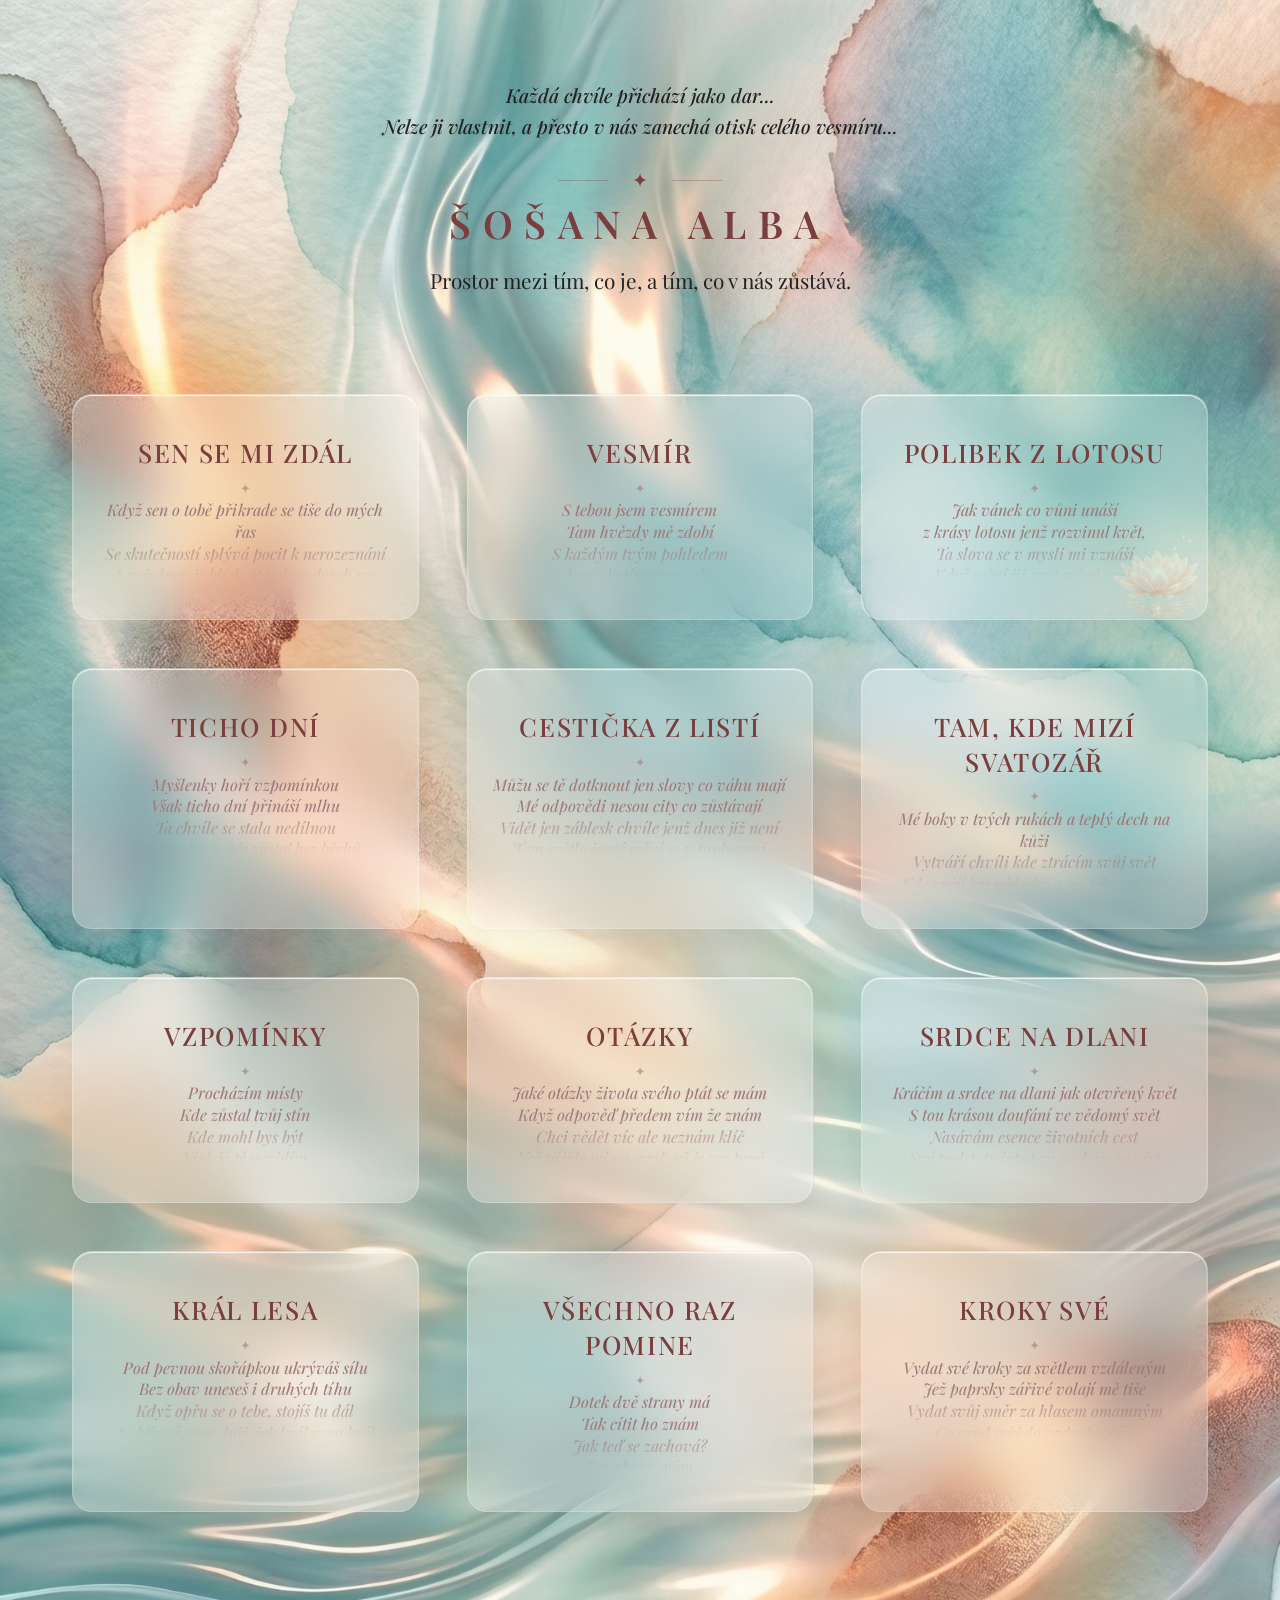
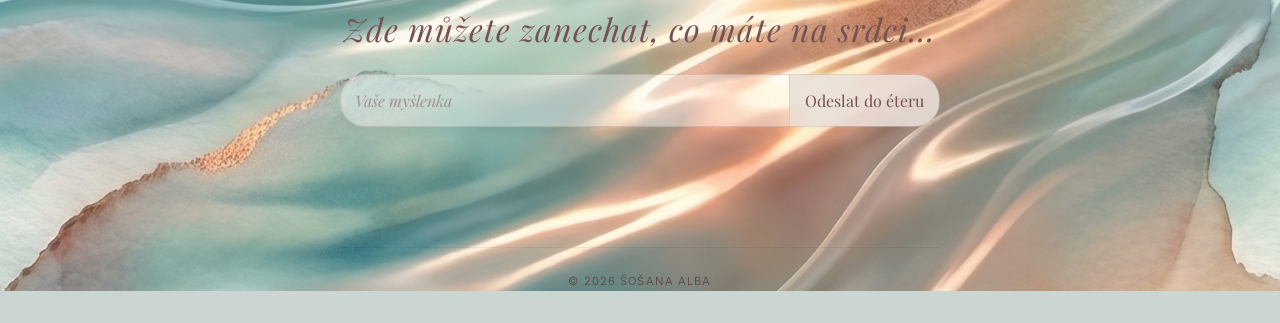
==== index.html @ 04063572 "Fix line breaks in poetry text" ====
<!DOCTYPE html>
<html lang="cs">

<head>
  <meta charset="UTF-8">
  <meta name="viewport" content="width=device-width, initial-scale=1.0">
  <meta name="description"
    content="Digitální útočiště a zápisník autorské poezie Šošany Alby. Objevte hluboké, skleněně čisté verše inspirované tichem, vodou a časem.">
  <meta name="keywords"
    content="poezie, básně, Šošana Alba, česká poezie, lyrika, literární zápisník, moderní portfolio, glassmorphic design">
  <meta name="author" content="Šošana Alba">

  <!-- Open Graph / Facebook -->
  <meta property="og:type" content="website">
  <meta property="og:url" content="http://localhost/">
  <meta property="og:title" content="Šošana Alba — Autorská poezie">
  <meta property="og:description"
    content="Digitální plátno a zápisník poezie. Vstupte do světa absolutního klidu a éterické hloubky.">
  <meta property="og:image" content="assets/feathers_bg.png">

  <!-- Twitter -->
  <meta property="twitter:card" content="summary_large_image">
  <meta property="twitter:url" content="http://localhost/">
  <meta property="twitter:title" content="Šošana Alba — Autorská poezie">
  <meta property="twitter:description"
    content="Digitální plátno a zápisník poezie. Vstupte do světa absolutního klidu a éterické hloubky.">
  <meta property="twitter:image" content="assets/feathers_bg.png">

  <title>Šošana Alba — Osobní portfolio autorské poezie</title>

  <!-- CSS Styl -->
  <link rel="stylesheet" href="css/style.css">

  <!-- JSON-LD Strukturovaná data pro autory & kreativní díla (SEO) -->
  <script type="application/ld+json">
  {
    "@context": "https://schema.org",
    "@type": "Person",
    "name": "Šošana Alba",
    "jobTitle": "Básnířka a spisovatelka",
    "url": "http://localhost",
    "description": "Česká spisovatelka a básnířka, jejíž tvorba rezonuje s hlubokým elementem vody, ticha a plynutí času.",
    "sameAs": [
      "https://instagram.com/sosana.alba",
      "https://facebook.com/sosana.alba.poezie"
    ],
    "publishingPrinciples": {
      "@type": "CreativeWork",
      "name": "Digitální zápisník poezie"
    }
  }
  </script>
</head>

<body>

  <!-- Hlavní plátno — omezení šířky pro ultra-široké monitory -->
  <div class="site-canvas">

    <!-- ÚVODNÍ HLAVIČKA -->
    <header class="header header--static">
      <div class="hero-section">

        <p class="hero-quote">Každá chvíle přichází jako dar...<br>Nelze ji vlastnit, a přesto v nás zanechá otisk
          celého vesmíru...</p>

        <div class="diamond-divider">
          <span>&#10022;</span>
        </div>

        <h1 class="hero-title main-title">ŠOŠANA ALBA</h1>

        <p class="hero-subtitle">Prostor mezi tím, co je, a tím, co v nás zůstává.</p>

      </div>
    </header>

    <main>

      <!-- Matrix / Grid karet básní (3x3) -->
      <div class="poetry__grid" id="js-poetry-grid">

        <article class="poetry-card glass-card" tabindex="0">
          <div class="poem-decoration"></div>
          <h3 class="poetry-card__title">Sen se mi zdál</h3>
          <div class="poetry-card__divider">✦</div>
          <div class="poetry-card__text-wrapper">
            <div class="poetry-card__fulltext">
Když sen o tobě přikrade se tiše do mých řas<br>
Se skutečností splývá pocit k nerozeznání<br>
A najednou je blízkost tvá na dosah zas<br>
Že jen sním v té chvíli nemám ani zdání<br><br><br>
Ten čas je vzácný, jak dobře to znám<br>
Zas v těle se probouzí chvění<br>
A v tichu k tobě krůček udělám<br>
Tvůj jistý pohled mi je tiché znamení<br><br><br>
Ten dotek zní jak pravda s ozvěnou<br>
Co rozeznívá se ve mně napořád<br>
Mé rty si v té chvíli snadno vzpomenou<br>
Jak chutná polibek, co nedá se vzdát.<br><br><br>
I ve snu ta chvíle s tebou zdá se krátká být<br>
Já jediné přání mam, ať zastaví se čas<br>
Ať noc nás ještě chvilku nechá spolu snít<br>
Než rozplyne se sen a vše zmizí zas.
            </div>
          </div>
        </article>

        <article class="poetry-card glass-card" tabindex="0">
          <div class="poem-decoration"></div>
          <h3 class="poetry-card__title">Vesmír</h3>
          <div class="poetry-card__divider">✦</div>
          <div class="poetry-card__text-wrapper">
            <div class="poetry-card__fulltext">
S tebou jsem vesmírem<br>
Tam hvězdy mě zdobí<br>
S každým tvým pohledem<br>
Sny s bytím se snoubí<br><br>
Mě touha vždy odzbrojí<br>
Až na kraj mých možností<br>
tvá esence opojí<br>
Když mě obejmeš něžností<br><br>
V magickém tichu mezi námi<br>
Zázrak osudu se rodí<br>
Já nasávám dotek tvých dlaní<br>
Co světlo mé duše plodí<br><br>
V tom tichu kde dech se tiší<br>
A svět na chvíli se zastaví<br>
Tam duše naše spolu píší<br>
Verše jež chvěním nás zaplaví<br><br>
Tvá blízkost v srdci bránu otvírá<br>
Kam nikdo jiný neměl klíč<br>
Můj pohled na tebe upírá<br>
Přiznání tiché - pojď blíž<br><br>
A když naše pohledy se spojí,<br>
Vše kolem ztrácí váhu svou,<br>
Tam cítím, jak mé tělo svolí<br>
Doteky proplétat vášní dvou<br><br>
Tvá blízkost mě nocí provází,<br>
Jak kometa, co neuhasíná,<br>
A v žáru, který v nás se nachází,<br>
Se láska nová rozpomíná.
            </div>
          </div>
        </article>

        <article class="poetry-card glass-card" tabindex="0">
<img src="assets/lotos.png" class="poem-lotos" alt="Zářící lotos" aria-hidden="true">
          <div class="poem-decoration"></div>
          <h3 class="poetry-card__title">Polibek z lotosu</h3>
          <div class="poetry-card__divider">✦</div>
          <div class="poetry-card__text-wrapper">
            <div class="poetry-card__fulltext">
Jak vánek co vůni unáší<br>
z krásy lotosu jenž rozvinul květ,<br>
Ta slova se v mysli mi vznáší<br>
Když mění již vystavěný svět.<br><br>
Svou odpověď jsem chtěla ti dát,<br>
však nepřišla - zůstala v tmách.<br>
Ten záblesk chvil nešlo zpět brát,<br>
A vyznání změnilo v prach.<br><br>
Místo nich kůže jen promlouvá<br>
Tepem, co zrychlil svůj běh,<br>
Z oparu pravda teď vyplouvá,<br>
V tom úžasu ustal můj dech.<br><br>
Už netřeba věty dál skládat,<br>
Vše podstatné v tichu se děje.<br>
Touhou už nešlo se ovládat<br>
Teď tělo se slastí chvěje.<br><br>
Jen křehkým stonem v splynutí<br>
Vyznávám to, co už víš,<br>
Že v každičkém srdce pohnutí<br>
Tě miluji – čím dál blíž.
            </div>
          </div>
        </article>

        <article class="poetry-card glass-card" tabindex="0">
          <div class="poem-decoration"></div>
          <h3 class="poetry-card__title">Ticho dní</h3>
          <div class="poetry-card__divider">✦</div>
          <div class="poetry-card__text-wrapper">
            <div class="poetry-card__fulltext">
Myšlenky hoří vzpomínkou<br>
Však ticho dní přináší mlhu<br>
Ta chvíle se stala nedílnou<br>
Ten prostor v nás zůstal bez břehů<br><br>
Jen otisk dlaní v paměti kůže<br>
Co zmizet chce a přesto zůstává<br>
Nesu si v sobě jak poupátko růže<br>
Křehké a bezbranné, co dozrává<br><br>
Kde uchovat pohled, co zapsal se do mě hluboko<br>
Když všední den pak přišel tiše zpět<br>
A odvedl mě od tebe na míle daleko<br>
Zatímco uvnitř zůstal nevyřčený svět<br><br>
Nevím zda smím se zas přiblížit<br>
Byť bezpečné místo ti nechci brát<br>
Když neumím číst, co ticho chce stvořit<br>
A srdce se ostýchá dál se ptát<br><br>
Přesto když zavřu večer své oči<br>
Na hraně snu, kde se rozplývá čas<br>
Tvá přítomnost ke mně tiše se stočí<br>
Jak teplý dech do sklopených řas.<br><br>
Jen ráno pak přinese střízlivé světlo<br>
Uloží sny do přihrádky dní,<br>
A všechno, co ve mně v noci jen kvetlo,<br>
Si přes den dovolí jen znít.
            </div>
          </div>
        </article>

        <article class="poetry-card glass-card" tabindex="0">
          <div class="poem-decoration"></div>
          <h3 class="poetry-card__title">Cestička z listí</h3>
          <div class="poetry-card__divider">✦</div>
          <div class="poetry-card__text-wrapper">
            <div class="poetry-card__fulltext">
Můžu se tě dotknout jen slovy co váhu mají<br>
Mé odpovědi nesou city co zůstávají<br>
Vidět jen záblesk chvíle jenž dnes již není<br>
Tam světlo jasné mění se v probuzení<br><br>
Cestička z listí chce procházet zas<br>
Dnes však nedává sílu, jen nabízí jas<br>
Vítr tam vane a nese slova tvá<br>
To jediné zbylo, co teď se dotýká<br><br>
Ta chvíle je tam, zde jiný tvořím svět<br>
S tou pravdou se potýkám jak lotosový květ<br>
To z čeho roste dál a v krásu se mění<br>
Z té půdy již nejde vzít vzpomínky v zapomnění<br><br>
Jak srdce se dotýká a nezračí směr<br>
Tvar toho mě dojímá co dává na výběr<br>
Bez jistoty zítřka svůj krok kráčím dál<br>
V mysli jen vím, jak krásný sen se mi zdál.
            </div>
          </div>
        </article>

        <article class="poetry-card glass-card" tabindex="0">
          <div class="poem-decoration"></div>
          <h3 class="poetry-card__title">Tam, kde mizí svatozář</h3>
          <div class="poetry-card__divider">✦</div>
          <div class="poetry-card__text-wrapper">
            <div class="poetry-card__fulltext">
Mé boky v tvých rukách a teplý dech na kůži<br>
Vytváří chvíli kde ztrácím svůj svět<br>
Kde znějí jen nádechy a mé tělo zatouží<br>
Vymazat z mysli vše, co drží mě zpět<br><br>
Tvé prsty píšou mi po zádech<br>
Mapy které nikam nesmí vést<br>
A přesto bloudím v obrazech -<br>
V krajině, kterou smím jen snést<br><br>
Rty těsně u rtů, však beze slov<br>
Jen touha mezi nimi dýchá<br>
V tom napětí co nemá krov<br>
Žilami bouře tiše vzlýchá<br><br>
Tvůj dech se o můj zlehka otírá<br>
Jak vlna, co váhá, zda pohladí břeh<br>
A v tomhle spojení se pravda neskrývá<br>
Jen tlukot dvou srdcí a zrychlený dech<br><br>
Mé tělo touží jít ještě dál<br>
Tam, kde hranice rozpouští se v šeru<br>
Rozum však šeptá „Tady bych stál"<br>
A vrací mě zpátky k vnitřnímu směru<br><br>
Mé ruce ví, kde chtěly by spočinout<br>
Mé srdce ví, co by mohlo být<br>
Jen duše stojí a snaží se rozhodnout<br>
Zda hořet chvíli, nebo dál 'jen' žít<br><br>
Čas stojí na špičkách<br>
Bojácný dotknout se toho, co ví<br>
Že jeden krok dál už nebude pouhý<br>
Že něco se zlomí a zpátky se nevrátí<br><br>
Tak stojím na hraně mezi dvěma světy<br>
S tvými doteky vepsanými pod kůží<br>
A vím, že největší požáry planety<br>
Hoří tam, kde se snad nedýchá - jen touží<br><br>
Tvé čelo na mém, svět přestal znít<br>
Jen tep se o tep tiše opírá<br>
Ta chvíle chce navždy v těle být<br>
Pro to chvění, co ve mně doznívá<br><br>
A jestli má se v čase ztratit<br>
Srdce v sněhu, jež zavál mráz<br>
Pak ať mi zůstane jen ten pocit<br>
Že něco krásného hořelo v nás.
            </div>
          </div>
        </article>

        <article class="poetry-card glass-card" tabindex="0">
          <div class="poem-decoration"></div>
          <h3 class="poetry-card__title">Vzpomínky</h3>
          <div class="poetry-card__divider">✦</div>
          <div class="poetry-card__text-wrapper">
            <div class="poetry-card__fulltext">
Procházím místy<br>
Kde zůstal tvůj stín<br>
Kde mohl bys být<br>
Však já tě nevidím<br><br>
Nasávám vůni<br>
Vdechuji vzpomínky<br>
Vrátit tu chvíli chci<br>
Bez jediné záminky<br><br>
Dotknout se obrazu<br>
Co vidím tam stát<br>
Můžu jen smířlivě<br>
To bude mě hřát<br><br>
A s vděčností nechávám<br>
Minulost tam<br>
Kde chtěla jen spočinout -<br>
Ten prostor jí dám.
            </div>
          </div>
        </article>

        <article class="poetry-card glass-card" tabindex="0">
          <div class="poem-decoration"></div>
          <h3 class="poetry-card__title">Otázky</h3>
          <div class="poetry-card__divider">✦</div>
          <div class="poetry-card__text-wrapper">
            <div class="poetry-card__fulltext">
Jaké otázky života svého ptát se mám<br>
Když odpověď předem vím že znám<br>
Chci vědět víc ale neznám klíč<br>
Než přijde mi na mysl, už je zas pryč<br><br>
Nevědět vše co chci a stejně dál jít<br>
Krokem, co váhá, a přesto chce být.<br>
S důvěrou otvírám náruč svou<br>
A nechám se vést tím, co je mnou.<br><br>
S úžasem sleduji života tvar<br>
Každý ten okamžik skrývá svůj dar<br>
V hloubce jenž noří mě do přítomné chvíle<br>
Nacházím radost a klid v prosté síle.<br><br>
Nechávám plynout, co má se stát,<br>
Bez nutkavé potřeby vše uchopit a znát,<br>
Až potřeba stvořit své sny se vzdálí<br>
V tichu se ke mně vrátí mé odevzdání.
            </div>
          </div>
        </article>

        <article class="poetry-card glass-card" tabindex="0">
          <div class="poem-decoration"></div>
          <h3 class="poetry-card__title">Srdce na dlani</h3>
          <div class="poetry-card__divider">✦</div>
          <div class="poetry-card__text-wrapper">
            <div class="poetry-card__fulltext">
Kráčím a srdce na dlani jak otevřený květ<br>
S tou krásou doufání ve vědomý svět<br>
Nasávám esence životních cest<br>
Své podstaty šepotem nechám se vést<br><br>
Okamžik každý váhu i význam má<br>
Zkouší mou stálost, zda víra má setrvá<br>
Můj stín mě tam láká, kde poznat se mám<br>
Zda umím čelit všem životním nástrahám<br><br>
Bytosti všechny - krásné a rozdílné<br>
Nesou si světy zemské i vesmírné<br>
Svým příběhem každá otisk mi dá<br>
A v tichu mě učí, kým vlastně jsem já<br><br>
Sledovat z povzdálí tu pestrost krás<br>
Jak bytí se odráží v každičkém z nás<br>
Věřit že život chce vše dobré nám<br>
Tím spíš se chtít otevřít těm jeho hrám<br><br>
Kráčím si kroky své a nemám co skrýt<br>
Srdce - můj kompas mě vede kam jít<br>
Ne vždy mám jasno a ne vždy znám směr<br>
Přesto jdu dál jak cítím to jen<br><br>
A tak jdu cestou, co ve mně se tká<br>
ne rovná, ne jistá, a přece je má<br>
Srdce mé na dlani, ne jako štít<br>
ale dar světu, a svolení žít...
            </div>
          </div>
        </article>

        <article class="poetry-card glass-card" tabindex="0">
          <div class="poem-decoration"></div>
          <h3 class="poetry-card__title">Král lesa</h3>
          <div class="poetry-card__divider">✦</div>
          <div class="poetry-card__text-wrapper">
            <div class="poetry-card__fulltext">
Pod pevnou skořápkou ukrýváš sílu<br>
Bez obav uneseš i druhých tíhu<br>
Když opřu se o tebe, stojíš tu dál<br>
A objímaš mou duši, jak královnu král<br><br>
Život ti vrásky dal<br>
Jež moudrost tvou zračí<br>
svět kolem sebe znáš<br>
I jak to v něm kráčí<br><br>
Přiviň mě k sobě blíž<br>
Spojme své životy<br>
Vždyť láska je všemu klíč<br>
Nezměrné hodnoty
            </div>
          </div>
        </article>

        <article class="poetry-card glass-card" tabindex="0">
          <div class="poem-decoration"></div>
          <h3 class="poetry-card__title">Všechno raz pomine</h3>
          <div class="poetry-card__divider">✦</div>
          <div class="poetry-card__text-wrapper">
            <div class="poetry-card__fulltext">
Dotek dvě strany má<br>
Tak cítit ho znám<br>
Jak teď se zachová?<br>
Zas obavy mám<br><br>
Nemůžu nechat být<br>
Ty myšlenky své<br>
Mohla bych raději snít<br>
A zahnat to zlé<br><br>
Nedá se míti klid<br>
To ticho tak řve!<br>
Chci si jen představit<br>
Jak k něze mě zve<br><br>
Otázek plno mám<br>
Však odpověď ne<br>
Útěchu jednu znám -<br>
Všechno raz pomine<br><br>
Chtěla bych v klidu stát,<br>
Jak slyším její dech,<br>
jenže mě nutí dbát,<br>
kdy přijde hněv, vztek.<br><br>
Ze stínů skrývám tvář,<br>
srdce tak rychle bije,<br>
snad bude klid už zas,<br>
snad bouře neožije.<br><br>
Kéž bych jí mohla říct,<br>
co tajím v sobě jen,<br>
že chci jít lásce vstříc<br>
ne bát se sama každý den.<br><br>
A když pak usínám,<br>
v peřinách strach ubyde,<br>
doufám, že zítra snad<br>
duše má už klidnější bude.
            </div>
          </div>
        </article>

        <article class="poetry-card glass-card" tabindex="0">
          <div class="poem-decoration"></div>
          <h3 class="poetry-card__title">KROKY SVÉ</h3>
          <div class="poetry-card__divider">✦</div>
          <div class="poetry-card__text-wrapper">
            <div class="poetry-card__fulltext">
Vydat své kroky za světlem vzdáleným<br>
Jež paprsky zářivé volají mě tiše<br>
Vydat svůj směr za hlasem omamným<br>
Co osud můj do vzduchu píše<br><br>
Koukám se vpřed a nevidím cíl<br>
Důvěra hladí mě jen<br>
nebát se zakusit jiného světa díl<br>
Je víc než žít bezpečný sen<br><br>
Kde touha se v čistý pramen mění<br>
A vypráví vítr, co má se stát<br>
Najdu své místo v tichém usmíření<br>
Kde srdce nemusí se o svůj plamen bát<br><br>
A v onom vánku, jenž naději nese,<br>
překročit práh vlastních obav a stínů,<br>
když duše se radostí v základech třese,<br>
že konečně opouští chladnou hlubinu.
            </div>
          </div>
        </article>

      </div>

      <!-- ZÁVĚR A KONTAKT (FOOTER AREA) -->
      <section class="section footer" id="kontakt">
        <div class="container">

          <div class="contact-header">
            <h2 class="contact-header__title">Zde můžete zanechat, co máte na srdci...</h2>
          </div>

          <form class="contact-form ethereal-form" id="js-contact-form" novalidate>
            <div class="ethereal-form__wrapper">
<input type="text" id="form-thought" class="ethereal-form__input" placeholder="Vaše myšlenka" required>
<button type="submit" class="ethereal-form__submit">Odeslat do éteru</button>
            </div>
            <div class="contact-form__status" id="js-form-status" aria-live="polite"></div>
          </form>

          <footer class="footer__content">
            <div class="footer__divider"></div>
            <div class="footer__credits">
<p>&copy; 2026 Šošana Alba</p>
            </div>
          </footer>

        </div>
      </section>

    </main>

  </div><!-- /.site-canvas -->

  <!-- Modální okno pro čtení básní -->
  <dialog id="js-poetry-modal" class="poetry-modal" aria-label="Čtenářský režim">
    <div class="poetry-modal__card glass-card">

      <!-- Sticky hlavička s křížkem -->
      <div class="poetry-modal__header">
        <button class="poetry-modal__close" id="js-modal-close" aria-label="Zavřít básničku">&times;</button>
      </div>

      <!-- Scrollovatelný obsah básně -->
      <div class="poetry-modal__body">
        <div class="poem-decoration"></div>
        <h3 class="poetry-modal__title" id="js-modal-title"></h3>
        <div class="poetry-card__divider">✦</div>
        <div class="poetry-modal__text" id="js-modal-text"></div>
      </div>

    </div>
  </dialog>

  <!-- JavaScript Logika -->
  <script src="js/app.js"></script>
</body>

</html>
---- css/style.css ----
/* ==========================================================================
   DESIGN SYSTÉM & GLOBÁLNÍ STYLY - PORTFÓLIO POEZIE (ŠOŠANA ALBA)
   ========================================================================== */

/* Import písem z Google Fonts */
@import url('https://fonts.googleapis.com/css2?family=Playfair+Display:ital,wght@0,400;0,500;0,600;1,400;1,500&family=Inter:wght@300;400;500&display=swap');

/* Definice CSS proměnných (Custom Properties) */
:root {
  /* Barevná paleta (Světlé pastely - Ethereal & Watercolor) */
  --color-bg-space: #fbfbfc;
  --color-bg-deep: #f1f5f9;
  --color-bg-abyss: #e2e8f0;

  --color-teal-primary: #8da9b0;
  /* Celadon blue */
  --color-teal-glow: rgba(141, 169, 176, 0.3);
  --color-teal-muted: #cbd5e1;
  --color-teal-dark: #64748b;

  --color-pearl-silver: #755252;
  /* Sytější zemitá pro hlavičku/logo */
  --color-pearl-glow: rgba(232, 213, 209, 0.4);

  --color-text-main: #9E7A7A;
  --color-text-muted: #5c3e3e;
  --color-text-dark: #331f1f;

  /* Typografie (Fluidní velikosti pomocí clamp()) */
  --font-serif: 'Playfair Display', Georgia, serif;
  --font-sans: 'Inter', system-ui, -apple-system, BlinkMacSystemFont, sans-serif;

  --fs-h1: clamp(2.5rem, 5vw + 1rem, 5.5rem);
  --fs-h2: clamp(1.8rem, 3.5vw + 0.5rem, 3.5rem);
  --fs-h3: clamp(1.35rem, 2vw + 0.5rem, 2.2rem);
  --fs-body: clamp(0.95rem, 0.4vw + 0.8rem, 1.15rem);
  --fs-poetry: clamp(1.15rem, 0.8vw + 0.9rem, 1.65rem);
  --fs-nav: clamp(0.9rem, 0.2vw + 0.8rem, 1.05rem);

  /* Rozestupy (Spacing) */
  --space-xs: 0.5rem;
  --space-sm: 1rem;
  --space-md: 2rem;
  --space-lg: 4rem;
  --space-xl: 8rem;

  /* Animace & Přechody */
  --transition-smooth: all 0.6s cubic-bezier(0.16, 1, 0.3, 1);
  --transition-fast: all 0.25s cubic-bezier(0.16, 1, 0.3, 1);
  --transition-slow: all 1.2s cubic-bezier(0.16, 1, 0.3, 1);
}

/* ==========================================================================
   ZÁKLADNÍ RESETY & GLOBÁLNÍ NASTAVENÍ
   ========================================================================== */
*,
*::before,
*::after {
  box-sizing: border-box;
  margin: 0;
  padding: 0;
}

html,
body {
  -webkit-font-smoothing: antialiased !important;
  -moz-osx-font-smoothing: grayscale !important;
  text-rendering: optimizeLegibility !important;
}

html {
  scroll-behavior: smooth;
  scroll-padding-top: 100px;
}

html,
body {
  /* Měkký šedozelený/pískový odstín, který splyne se spodní hranou akvarelu */
  background-color: #cbd5d1 !important;
  min-height: 100vh !important;
  min-height: 100dvh !important;
}

body {
  /* Pozadí — přirozené měřítko, bez brutálního roztažení */
  background-image: url('../poems_background1.jpeg') !important;
  background-size: 100% auto !important;
  background-position: top center !important;
  background-attachment: fixed !important;
  background-repeat: no-repeat !important;

  color: var(--color-text-main);
  font-family: var(--font-sans);
  font-size: var(--fs-body);
  line-height: 1.7;
  overflow-x: hidden;
}

/* Hlavní plátno — omezení šířky obsahu na ultra-širokých monitorech */
.site-canvas {
  max-width: 1600px;
  margin: 0 auto;
  position: relative;
}

/* Typografické základy */
h1,
h2,
h3,
h4,
.font-serif {
  font-family: var(--font-serif);
  font-weight: 300;
  letter-spacing: 0.03em;
  line-height: 1.35;
}

p,
span,
a,
button,
input,
textarea {
  font-family: var(--font-sans);
  font-weight: 300;
}

a {
  color: inherit;
  text-decoration: none;
  transition: var(--transition-fast);
}

button {
  background: none;
  border: none;
  cursor: pointer;
  color: inherit;
  font: inherit;
}

/* Skrýt scrollbar pro čistší vzhled, ale zachovat funkčnost */
::-webkit-scrollbar {
  width: 8px;
}

::-webkit-scrollbar-track {
  background: var(--color-bg-space);
}

::-webkit-scrollbar-thumb {
  background: rgba(0, 0, 0, 0.15);
  border-radius: 4px;
}

::-webkit-scrollbar-thumb:hover {
  background: var(--color-teal-glow);
}

/* Pomocné třídy */
.container {
  width: 90%;
  max-width: 1400px;
  margin: 0 auto;
  padding: 0 var(--space-sm);
}

.text-teal {
  color: var(--color-teal-primary);
  text-shadow: 0 0 10px var(--color-teal-glow);
}

.text-pearl {
  color: var(--color-pearl-silver);
}

.glass-card {
  background: rgba(255, 255, 255, 0.06);
  backdrop-filter: blur(20px);
  -webkit-backdrop-filter: blur(20px);
  border: none;
  border-radius: 20px;
  box-shadow:
    inset 0 1px 1px rgba(255, 255, 255, 0.85),
    inset 0 -1px 1px rgba(255, 255, 255, 0.25),
    0 8px 32px rgba(0, 0, 0, 0.04);
  transition: var(--transition-smooth);
}

.glass-card:hover {
  background: rgba(255, 255, 255, 0.10);
  box-shadow:
    inset 0 1px 1px rgba(255, 255, 255, 0.95),
    inset 0 -1px 1px rgba(255, 255, 255, 0.35),
    0 0 40px rgba(186, 230, 253, 0.25),
    0 12px 40px rgba(0, 0, 0, 0.06);
}

/* Vynucené odstranění rámečků na kartách básní ve VŠECH stavech */
.poetry-card,
.poetry-card:hover,
.poetry-card:focus,
.poetry-card:active,
.poetry-modal__card,
.poetry-modal__card:hover,
.poetry-modal__card:focus {
  border: none !important;
  outline: none !important;
}



.header {
  width: 100%;
  z-index: 100;
  padding: 2rem 0;
  transition: var(--transition-smooth);
  position: relative !important;
  padding-bottom: 2rem !important;
  /* Vytvoření dýchatelného prostoru pod textem */
}

.header__gold-line {
  display: block !important;
  width: 100% !important;
  max-width: 900px !important;
  height: auto !important;
  margin: 1.5rem auto 0 !important;
  opacity: 0.85 !important;
}

.header__logo {
  font-family: 'Playfair Display', serif !important;
  font-size: clamp(2rem, 3vw, 3rem);
  font-weight: 400 !important;
  letter-spacing: 4px !important;
  color: #755252 !important;
  text-transform: uppercase;
}

.header__subtitle {
  font-family: var(--font-sans);
  font-size: 0.75rem;
  letter-spacing: 0.25em;
  color: var(--color-pearl-silver);
  text-transform: uppercase;
  margin-top: 0.5rem;
}

/* ==========================================================================
   POETRY MATRIX (MODUL TVORBY)
   ========================================================================== */

/* 1. Kontejner mřížky — striktně 3 buňky vedle sebe */
.poetry__grid {
  display: grid !important;
  grid-template-columns: repeat(3, 1fr) !important;
  gap: 3rem !important;
  max-width: 1200px !important;
  margin: 2rem auto !important;
  padding: 0 2rem !important;
}

/* ============================================================
   2. Skleněná buňka — průhledný glassmorphism
   ============================================================ */

/* Sdílené hrany skla — platí pro mřížku i modal */
/* Sdílené hrany skla — platí pro mřížku i modal */
.poetry-card,
.poetry-card.glass-card,
.poetry-modal__card.glass-card {
  border: 1px solid rgba(255, 255, 255, 0.2) !important;
  /* Jemná, poloprůhledná hrana skla */
  border-radius: 20px !important;
  overflow: hidden !important;
  /* Zpět na přirozený ořez */
  position: relative !important;
  transition: all 0.4s ease !important;
  /* Plynulý přechod pro hover efekt */
}

/* Karta v mřížce — čistý, průhledný glass */
.poetry-card.glass-card {
  display: flex;
  flex-direction: column;
  align-items: center;
  text-align: center;
  cursor: pointer;
  padding: 2.5rem 1.4rem !important;

  /* Průhledné pozadí — pozadí pod kartou musí prosvítat */
  background: rgba(255, 255, 255, 0.25) !important;

  /* Blur bez brightness/saturate — čistý efekt zastřeného skla */
  backdrop-filter: blur(20px) !important;
  -webkit-backdrop-filter: blur(20px) !important;

  box-shadow:
    inset 0 1px 1px rgba(255, 255, 255, 0.8),
    0 8px 32px rgba(0, 0, 0, 0.04) !important;
}

/* Jemné zesvětlení při najetí myší (přesně podle původní vize) */
.poetry-card.glass-card:hover {
  background-color: rgba(255, 255, 255, 0.15) !important;
  /* Buňka zlehka a elegantně dýchne světlem */
  box-shadow: 0 8px 32px 0 rgba(255, 255, 255, 0.1) !important;
  /* Velmi měkká aura pod kartou */
}






.poem-decoration {
  position: absolute;
  inset: 0;
  z-index: -1;
  opacity: 0.6;
  pointer-events: none;
  background-size: contain;
  background-repeat: no-repeat;
  background-position: center;
  transition: var(--transition-smooth);
}

.poetry-card.glass-card:hover .poem-decoration {
  opacity: 0.8;
}



/* ── 3. Typografie — Zemitý kontrast ──────────────────────────── */

/* Nadpis básně na kartě */
.poetry-card__title {
  font-family: 'Playfair Display', serif !important;
  color: #9E7A7A !important;
  text-transform: uppercase !important;
  letter-spacing: 1.7px !important;
  font-size: clamp(1.4rem, 2vw, 1.8rem) !important;
  text-align: center !important;
  margin-bottom: 0.5rem !important;
  font-weight: 500 !important;
  position: relative;
  z-index: 2;
}

/* Oddělovač / Hvězdička */
.poetry-card__divider {
  color: #9E7A7A !important;
  opacity: 0.6 !important;
  font-size: 0.8rem !important;
  text-align: center !important;
  margin-bottom: 0rem !important;
  position: relative;
  z-index: 2;
  pointer-events: none;
}

/* Zabití masky a omezení výšky uvnitř modalu */
.poetry-modal__card * {
  -webkit-mask-image: none !important;
  mask-image: none !important;
  max-height: none !important;
}

/* Wrapper pro ořez textu do ztracena (pouze v mřížce) */
.poetry-card__text-wrapper {
  position: relative;
  z-index: 2;
  width: 100%;
  max-height: 80px;
  overflow: hidden;
  -webkit-mask-image: linear-gradient(to bottom, rgba(0, 0, 0, 1) 40%, rgba(0, 0, 0, 0) 100%);
  mask-image: linear-gradient(to bottom, rgba(0, 0, 0, 1) 40%, rgba(0, 0, 0, 0) 100%);
}

/* Náhled básně na kartě */
.poetry-card__fulltext {
  font-family: 'Playfair Display', serif !important;
  font-style: italic !important;
  color: #9E7A7A !important;
  font-weight: 450 !important;
  line-height: 1.35 !important;
  font-size: 1rem !important;
  text-align: center !important;
  margin: 0;
}

/* ── Responzivita ────────────────────────────────────────────── */
/* --- ČISTÁ VERZE PRO MOBILY (Absolutní reset) --- */
@media (max-width: 768px) {

  /* 1. Návrat k jednomu úhlednému sloupci karet */
  .poetry__grid {
    grid-template-columns: 1fr !important;
    gap: 2rem !important;
  }

  /* 2. Hlavička: Zarovnání na střed a zmenšení, aby se ŠOŠANA ALBA vešlo na jeden řádek */
  .hero-section,
  .hero-quote,
  .hero-title,
  .hero-subtitle,
  .main-title {
    text-align: center !important;
    margin-left: auto !important;
    margin-right: auto !important;
  }

  .hero-title,
  .main-title {
    font-size: 1.8rem !important;
    /* Menší velikost zaručí jeden řádek */
    letter-spacing: 0.15em !important;
  }

  /* 3. Náhled básně: Zvětšení okénka, aby text okamžitě nezmizel v mlze */
  .poetry-card__text-wrapper {
    max-height: 130px !important;
    /* Dáme textu mnohem víc místa pro náhled */
  }

  .poetry-card__fulltext {
    font-size: 1rem !important;
    line-height: 1.4 !important;
    text-align: center !important;
  }

  /* 4. Otevřená báseň v modálu: Návrat k jednoduchému vycentrování */
  .poetry-modal__body {
    padding: 1rem 1.2rem 3rem !important;
    /* Vrácení prostoru do stran */
  }

  .poetry-modal__text {
    text-align: center !important;
    /* Klasické vycentrování beze změn velikostí */
    width: 100% !important;
  }

  /* 5. Formulář v patičce hezky pod sebou */
  .ethereal-form {
    flex-direction: column !important;
    gap: 1rem !important;
  }

  .ethereal-form__input,
  .ethereal-form__submit {
    width: 100% !important;
    border-radius: 30px !important;
    text-align: center !important;
  }
}



/* ==========================================================================
   MODÁLNÍ OKNO / LIGHTBOX PRO ČTENÍ BÁSNÍ
   ========================================================================== */
.poetry-modal {
  border: none;
  background: transparent;
  width: 100vw;
  height: 100vh;
  max-width: 100%;
  max-height: 100%;
  padding: 0;
  margin: 0;
  box-sizing: border-box;
  display: none;
  /* Skryté, dialog[open] přepíše na flex v JS */
  justify-content: center;
  align-items: center;
  outline: none;
  opacity: 0;
  overflow: hidden;
  transition: opacity 0.5s cubic-bezier(0.16, 1, 0.3, 1),
    display 0.5s allow-discrete,
    overlay 0.5s allow-discrete;
}

.poetry-modal[open] {
  display: flex;
}

.poetry-modal.poetry-modal--open {
  opacity: 1;
}

/* Pozadí modálního okna (backdrop) */
.poetry-modal::backdrop {
  background-color: rgba(255, 255, 255, 0.01);
  backdrop-filter: blur(0px) brightness(1);
  -webkit-backdrop-filter: blur(0px) brightness(1);
  transition: backdrop-filter 0.5s cubic-bezier(0.16, 1, 0.3, 1),
    -webkit-backdrop-filter 0.5s cubic-bezier(0.16, 1, 0.3, 1),
    background-color 0.5s cubic-bezier(0.16, 1, 0.3, 1);
}

.poetry-modal.poetry-modal--open::backdrop {
  background-color: rgba(255, 255, 255, 0.15);
  backdrop-filter: blur(12px) brightness(1.05);
  -webkit-backdrop-filter: blur(12px) brightness(1.05);
}

/* Karta uprostřed modálního okna — specifické vlastnosti (vizuál dědí ze sdíleného bloku) */
.poetry-modal__card.glass-card {
  position: relative !important;
  width: 90% !important;
  max-width: 850px !important;
  /* Široké elegantní plátno */
  max-height: 85vh !important;
  overflow: hidden !important;
  /* Zabrání posunu rámečku a ořízne obsah na rohy */
  padding: 0 !important;
  margin: auto !important;
  box-sizing: border-box;
  display: flex !important;
  flex-direction: column !important;
  align-items: stretch;
  text-align: center;
  transform: scale(0.93) translateY(10px);
  transition: transform 0.5s cubic-bezier(0.16, 1, 0.3, 1);
}






.poetry-modal.poetry-modal--open .poetry-modal__card {
  transform: scale(1) translateY(0);
}

/* Sticky hlavička modálu — křížek zůstává viditelný při scrollování */
.poetry-modal__header {
  position: sticky;
  top: 0;
  z-index: 10;
  display: flex;
  justify-content: flex-end;
  padding: 1rem 1.2rem 0.5rem;
  background: transparent;
  flex-shrink: 0;
}

/* Obsah modálu — scrollovatelná oblast */
.poetry-modal__body {
  padding: 0.5rem 2.5rem 3rem;
  display: flex;
  flex-direction: column;
  align-items: center;
  overflow-y: auto !important;
  /* Zde se bude posouvat pouze text */
  overflow-x: hidden !important;
  flex: 1 !important;
  width: 100% !important;
  padding-top: 0 !important;
}

/* Přesunutí designu scrollbaru z obalu na vnitřní tělo */
.poetry-modal__body::-webkit-scrollbar {
  width: 4px;
}

.poetry-modal__body::-webkit-scrollbar-track {
  background: transparent;
}

.poetry-modal__body::-webkit-scrollbar-thumb {
  background: rgba(117, 82, 82, 0.3);
  border-radius: 10px;
}

.poetry-modal__body::-webkit-scrollbar-thumb:hover {
  background: rgba(117, 82, 82, 0.55);
}

/* Zavírací tlačítko (křížek) — statická pozice uvnitř sticky hlavičky */
.poetry-modal__close {
  position: static;
  background: transparent;
  border: none;
  color: #E0A99E;
  font-size: 1.8rem;
  font-weight: 200;
  line-height: 1;
  width: 36px;
  height: 36px;
  display: flex;
  align-items: center;
  justify-content: center;
  cursor: pointer;
  z-index: 10;
  transition: var(--transition-fast);
  opacity: 0.65;
  border-radius: 50%;
}

.poetry-modal__close:hover {
  color: #835C5C;
  transform: scale(1.15);
  opacity: 1;
  background: rgba(158, 122, 122, 0.08);
}

/* Titulek básně v modálu — kompaktní, čitelný */
.poetry-modal__title {
  font-family: 'Playfair Display', serif !important;
  color: #7a3e3e !important;
  font-size: clamp(1.8rem, 3vw, 2.2rem) !important;
  text-align: center !important;
  margin-top: 0.1rem !important;
  margin-bottom: 0.5rem !important;
  line-height: 1.2 !important;
  text-transform: uppercase;
  letter-spacing: 2px;
  position: relative;
  z-index: 1;
  font-weight: 500 !important;
}

/* Text básně v modálu */
.poetry-modal__text {
  font-family: 'Playfair Display', serif !important;
  color: #7a3e3e !important;
  font-size: 1.15rem !important;
  font-weight: 400 !important;
  line-height: 1 !important;
  text-align: center !important;
  white-space: pre-wrap !important;
  margin-top: 0.6rem !important;
  padding-bottom: 2rem !important;
  margin-bottom: 0;
  position: relative;
  z-index: 1;
  width: 100%;
}

/* ZRUŠENÍ PŘEDCHOZÍHO HACKU - <br> se musí chovat přirozeně */
.poetry-modal__text br {
  display: inline !important;
  content: normal !important;
  margin: 0 !important;
}

/* Cílené vytvoření mezery POUZE mezi slokami (dvě značky <br> za sebou z HTML) */
.poetry-modal__text br+br {
  display: block !important;
  content: "" !important;
  margin-top: 1rem !important;
  /* Prostor výhradně mezi odstavci */
}



/* ==========================================================================
   KONTAKTNÍ ZÁVĚR & DOPIS (FOOTER AREA)
   ========================================================================== */
.footer {
  padding-top: var(--space-lg);
  position: relative;
}

.contact-header {
  text-align: center;
  margin-bottom: 1.5rem;
}

.contact-header__title {
  font-family: 'Playfair Display', serif !important;
  font-style: italic !important;
  color: #755252 !important;
  font-weight: 400 !important;
  font-size: clamp(1.8rem, 2.5vw, 2.2rem) !important;
  letter-spacing: 1px !important;
  line-height: 1.3 !important;
  text-align: center !important;
  margin-bottom: 1rem !important;
}

/* ── Éterický jednořádkový formulář ──────────────────────────── */

/* Kontejner pro input a tlačítko */
.ethereal-form__wrapper {
  display: flex !important;
  justify-content: center !important;
  align-items: stretch !important;
  max-width: 600px !important;
  margin: 1rem auto !important;
  background: rgba(255, 255, 255, 0.4) !important;
  border: 1px solid rgba(158, 122, 122, 0.3) !important;
  border-radius: 25px !important;
  box-shadow: 0 4px 15px rgba(0, 0, 0, 0.02) !important;
  overflow: hidden !important;
}

/* Textové pole */
.ethereal-form__input {
  flex-grow: 1 !important;
  background: transparent !important;
  border: none !important;
  padding: 12px 14px !important;
  font-family: 'Playfair Display', serif !important;
  font-size: 1rem !important;
  color: var(--color-pearl-silver) !important;
  outline: none !important;
}

.ethereal-form__input::placeholder {
  color: rgba(117, 82, 82, 0.5) !important;
  font-style: italic !important;
}

/* Tlačítko */
.ethereal-form__submit {
  background: rgba(232, 220, 213, 0.8) !important;
  border: none !important;
  border-left: 1px solid rgba(158, 122, 122, 0.2) !important;
  padding: 12px 15px !important;
  font-family: 'Playfair Display', serif !important;
  font-size: 1rem !important;
  color: var(--color-pearl-silver) !important;
  cursor: pointer !important;
  transition: background 0.3s ease !important;
  white-space: nowrap !important;
}

.ethereal-form__submit:hover {
  background: rgba(212, 196, 196, 0.9) !important;
}

/* Status zprávy pod formulářem */
.contact-form__status {
  text-align: center;
  font-family: 'Playfair Display', serif;
  font-style: italic;
  font-size: 1rem;
  margin-top: 0.5rem;
  min-height: 1.5rem;
  transition: var(--transition-fast);
}

.contact-form__status--success {
  color: #5c3e3e;
}

.contact-form__status--error {
  color: #f43f5e;
}


/* ==========================================================================
   PATIČKA
   ========================================================================== */
.footer__content {
  margin: 5rem auto 2rem;
  max-width: 600px;
  text-align: center;
}

.footer__divider {
  width: 100%;
  height: 1px;
  background: rgba(0, 0, 0, 0.05);
  margin-bottom: 1.5rem;
}

.footer__credits {
  font-family: var(--font-sans);
  font-size: 0.7rem;
  letter-spacing: 0.1em;
  color: var(--color-text-muted);
  text-transform: uppercase;
}

/* ==========================================================================
   REVIZE TYPOGRAFIE & KOMPOZICE HLAVIČKY (Zemitost & Čitelnost)
   ========================================================================== */

/* --- Hero section layout --- */
.hero-section {
  display: flex !important;
  flex-direction: column !important;
  align-items: center !important;
  text-align: center !important;
  padding: 3rem 2rem 2rem !important;
}

/* --- Úvodní citát zcela nahoře --- */
.hero-quote {
  font-family: 'Playfair Display', serif !important;
  font-style: italic !important;
  color: #222222 !important;
  /* Tvrdé ztmavení pro absolutní čitelnost */
  text-align: center !important;
  font-size: 1.2rem !important;
  margin-bottom: 1.3rem !important;
  /* Dýchací prostor před linkou */
  line-height: 1.6 !important;
  font-weight: 500;
}

/* --- Ozdobná dělící linka s diamantem uprostřed --- */
.diamond-divider {
  display: flex !important;
  align-items: center !important;
  justify-content: center !important;
  margin: 0.1rem auto !important;
  color: #7A3E3E !important;
  /* Zemitá vínově-hnědá */
  width: 80% !important;
  max-width: 400px !important;
}

.diamond-divider::before,
.diamond-divider::after {
  content: "" !important;
  height: 1px !important;
  background-color: rgba(122, 62, 62, 0.3) !important;
  /* Jemná linka kopírující barvu nadpisu */
  flex-grow: 0.15 !important;
}

.diamond-divider span {
  padding: 0 1.5rem !important;
  font-size: 1.2rem !important;
}

/* --- Hlavní nadpis (Dominanta stránky) --- */
.hero-title,
.main-title {
  font-family: 'Playfair Display', serif !important;
  color: #7a3e3e !important;
  /* Sytá vínově-hnědá */
  font-weight: 600 !important;
  /* Zásadní ztučnění z původních 300 */
  letter-spacing: 0.3em !important;
  /* Kompaktnější rozpal písmen */
  margin-bottom: 0.8rem !important;
  font-size: clamp(2rem, 3vw, 3rem) !important;
  text-transform: uppercase !important;
}

/* --- Motto pod jménem --- */
.hero-subtitle {
  font-family: 'Playfair Display', serif !important;
  text-transform: none !important;
  /* Zrušení velkých písmen, návrat k větnému psaní */
  font-size: 1.3rem !important;
  /* Zvětšení oproti originálu */
  color: #222222 !important;
  font-weight: 400 !important;
  font-style: normal !important;
}

/* --- Karty s básněmi (Aplikace nového kontrastu) --- */
.poetry-card__title {
  color: #7A3E3E !important;
  /* Stejná vínově-hnědá jako u hlavního nadpisu */
  font-weight: 500 !important;
}

.poetry-card__text,
.poetry-card p {
  color: #1a1a1a !important;
  /* Maximální ztmavení pro bezproblémové čtení poezie */
  font-style: italic !important;
  font-weight: 400 !important;
}

/* --- Optimalizace poezie pro mobily --- */
@media (max-width: 768px) {

  /* 1. Maximalizace prostoru uvnitř skleněného detailu (modalu) */
  .poetry-modal__card,
  .poetry-card.glass-card {
    padding: 2.5rem 1.2rem 2rem 1.2rem !important;
    /* Výrazně zúžíme boční okraje, aby měl text místo */
  }

  /* 2. Typografie básně na mobilu - klíč k nezalamování veršů */
  .poetry-modal__card p,
  .poetry-card__text,
  .poetry-card p {
    font-size: 0.95rem !important;
    /* Jemné zmenšení textu, aby se dlouhé věty vešly na jeden řádek */
    line-height: 1.6 !important;
    /* Optimální mezera mezi řádky pro dobrou čitelnost */
    letter-spacing: 0.02em !important;
    /* Mírné stažení rozpalu, text drží lépe pospolu */

    /* Držíme centrování, ale s maximálním využitím šířky */
    text-align: center !important;
    width: 100% !important;
    max-width: 100% !important;
    white-space: normal !important;
    word-break: keep-all !important;
    /* Zabrání ošklivému trhání slov uprostřed */
  }

  /* 3. Úprava nadpisu básně v detailu */
  .poetry-modal__card h2,
  .poetry-card__title {
    font-size: 1.5rem !important;
    margin-bottom: 0.5rem !important;
    letter-spacing: 0.1em !important;
  }
}

/* --- Lotosový detail na specifické kartě (ukotvení vpravo) --- */
.poem-lotos {
    position: absolute !important;
    bottom: -50px !important; 
    
    /* Změna kotvy: hřebík zatlučeme zprava a zleva ho vytáhneme */
    right: -15px !important; 
    left: auto !important; /* Kritické: anuluje jakékoliv předchozí pokusy zleva */
    
    width: 130px !important;
    opacity: 0.4 !important;
    pointer-events: none !important;
    z-index: 1 !important;
    transition: opacity 0.5s ease !important;
    filter: drop-shadow(0 0 0 rgba(255,255,255,0)) !important;
}

/* Definice třpytivé / pulzující animace */
@keyframes lotos-sparkle {
    0% { 
        filter: drop-shadow(0 0 5px rgba(255, 235, 215, 0.4)) brightness(1); 
        transform: scale(1) rotate(-3deg); 
    }
    50% { 
        filter: drop-shadow(0 0 25px rgba(255, 235, 215, 0.9)) brightness(1.25); 
        transform: scale(1.04) rotate(0deg); 
    }
    100% { 
        filter: drop-shadow(0 0 5px rgba(255, 235, 215, 0.4)) brightness(1); 
        transform: scale(1) rotate(-3deg); 
    }
}

/* Spuštění animace třpytu při najetí na celou kartu */
.poetry-card.glass-card:hover .poem-lotos {
    opacity: 0.9 !important; /* Lotos se zviditelní */
    animation: lotos-sparkle 2.5s infinite ease-in-out !important; /* Pulzující třpyt a jemný pohyb */
}

/* Skrytí/zmenšení lotosu na mobilu (ukotvení vpravo) */
@media (max-width: 768px) {
    .poem-lotos {
        width: 90px !important;
        bottom: -5px !important;
        right: -5px !important; /* Držíme se vpravo i na telefonu */
        left: auto !important;
        opacity: 0.2 !important;
    }
}
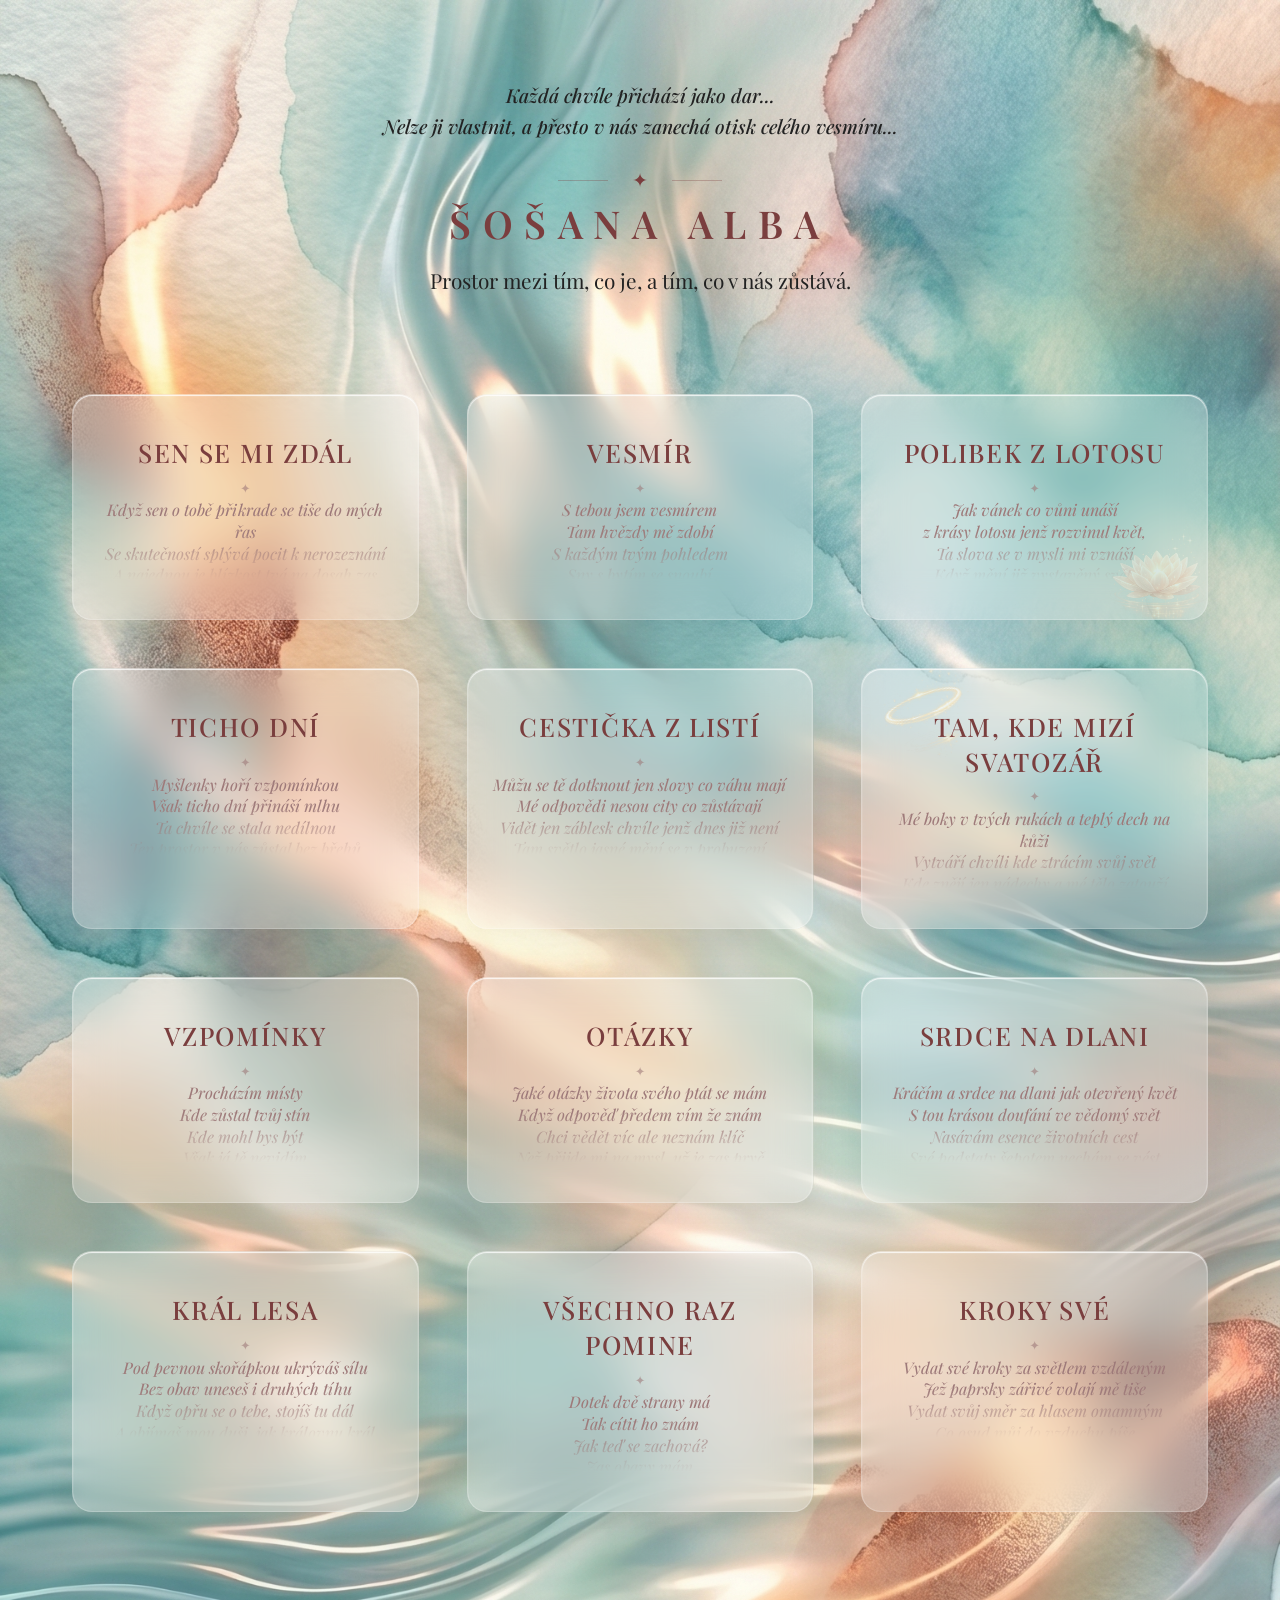
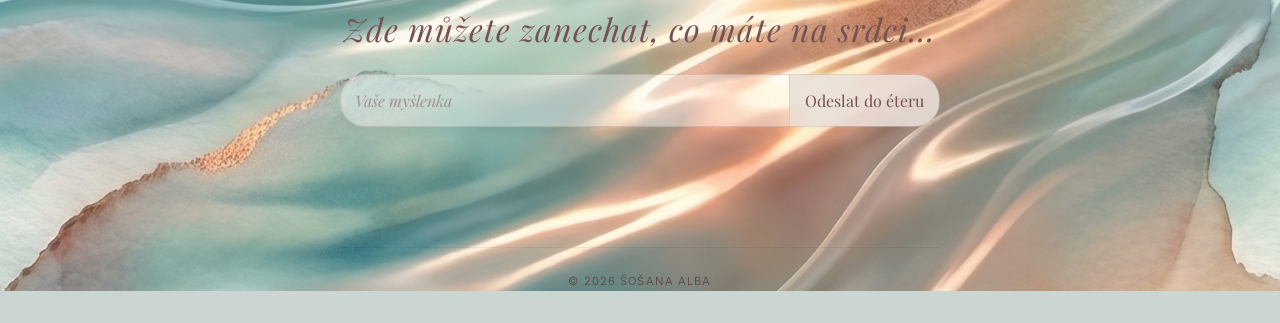
==== commit c7cb7bd3: "svatozář a formulář přidání svatozáře a vytvoření poštovního php klienta" ====
--- a/index.html
+++ b/index.html
@@ -97,8 +97,8 @@
 Ten dotek zní jak pravda s ozvěnou<br>
 Co rozeznívá se ve mně napořád<br>
 Mé rty si v té chvíli snadno vzpomenou<br>
-Jak chutná polibek, co nedá se vzdát.<br><br><br>
-I ve snu ta chvíle s tebou zdá se krátká být<br>
+Jak chutná polibek, co nedá se vzdát.<br><br>
+I ve snu ta chvíle s tebou zdá se krátká být<br><br>
 Já jediné přání mam, ať zastaví se čas<br>
 Ať noc nás ještě chvilku nechá spolu snít<br>
 Než rozplyne se sen a vše zmizí zas.
@@ -115,27 +115,27 @@
 S tebou jsem vesmírem<br>
 Tam hvězdy mě zdobí<br>
 S každým tvým pohledem<br>
-Sny s bytím se snoubí<br><br>
+Sny s bytím se snoubí<br><br><br>
 Mě touha vždy odzbrojí<br>
 Až na kraj mých možností<br>
 tvá esence opojí<br>
-Když mě obejmeš něžností<br><br>
+Když mě obejmeš něžností<br><br><br>
 V magickém tichu mezi námi<br>
 Zázrak osudu se rodí<br>
 Já nasávám dotek tvých dlaní<br>
-Co světlo mé duše plodí<br><br>
+Co světlo mé duše plodí<br><br><br>
 V tom tichu kde dech se tiší<br>
 A svět na chvíli se zastaví<br>
 Tam duše naše spolu píší<br>
-Verše jež chvěním nás zaplaví<br><br>
+Verše jež chvěním nás zaplaví<br><br><br>
 Tvá blízkost v srdci bránu otvírá<br>
 Kam nikdo jiný neměl klíč<br>
 Můj pohled na tebe upírá<br>
-Přiznání tiché - pojď blíž<br><br>
+Přiznání tiché - pojď blíž<br><br><br>
 A když naše pohledy se spojí,<br>
 Vše kolem ztrácí váhu svou,<br>
 Tam cítím, jak mé tělo svolí<br>
-Doteky proplétat vášní dvou<br><br>
+Doteky proplétat vášní dvou<br><br><br>
 Tvá blízkost mě nocí provází,<br>
 Jak kometa, co neuhasíná,<br>
 A v žáru, který v nás se nachází,<br>
@@ -154,19 +154,19 @@
 Jak vánek co vůni unáší<br>
 z krásy lotosu jenž rozvinul květ,<br>
 Ta slova se v mysli mi vznáší<br>
-Když mění již vystavěný svět.<br><br>
+Když mění již vystavěný svět.<br><br><br>
 Svou odpověď jsem chtěla ti dát,<br>
 však nepřišla - zůstala v tmách.<br>
 Ten záblesk chvil nešlo zpět brát,<br>
-A vyznání změnilo v prach.<br><br>
+A vyznání změnilo v prach.<br><br><br>
 Místo nich kůže jen promlouvá<br>
 Tepem, co zrychlil svůj běh,<br>
 Z oparu pravda teď vyplouvá,<br>
-V tom úžasu ustal můj dech.<br><br>
+V tom úžasu ustal můj dech.<br><br><br>
 Už netřeba věty dál skládat,<br>
 Vše podstatné v tichu se děje.<br>
 Touhou už nešlo se ovládat<br>
-Teď tělo se slastí chvěje.<br><br>
+Teď tělo se slastí chvěje.<br><br><br>
 Jen křehkým stonem v splynutí<br>
 Vyznávám to, co už víš,<br>
 Že v každičkém srdce pohnutí<br>
@@ -184,23 +184,23 @@
 Myšlenky hoří vzpomínkou<br>
 Však ticho dní přináší mlhu<br>
 Ta chvíle se stala nedílnou<br>
-Ten prostor v nás zůstal bez břehů<br><br>
+Ten prostor v nás zůstal bez břehů<br><br><br>
 Jen otisk dlaní v paměti kůže<br>
 Co zmizet chce a přesto zůstává<br>
 Nesu si v sobě jak poupátko růže<br>
-Křehké a bezbranné, co dozrává<br><br>
+Křehké a bezbranné, co dozrává<br><br><br>
 Kde uchovat pohled, co zapsal se do mě hluboko<br>
 Když všední den pak přišel tiše zpět<br>
 A odvedl mě od tebe na míle daleko<br>
-Zatímco uvnitř zůstal nevyřčený svět<br><br>
+Zatímco uvnitř zůstal nevyřčený svět<br><br><br>
 Nevím zda smím se zas přiblížit<br>
 Byť bezpečné místo ti nechci brát<br>
 Když neumím číst, co ticho chce stvořit<br>
-A srdce se ostýchá dál se ptát<br><br>
+A srdce se ostýchá dál se ptát<br><br><br>
 Přesto když zavřu večer své oči<br>
 Na hraně snu, kde se rozplývá čas<br>
 Tvá přítomnost ke mně tiše se stočí<br>
-Jak teplý dech do sklopených řas.<br><br>
+Jak teplý dech do sklopených řas.<br><br><br>
 Jen ráno pak přinese střízlivé světlo<br>
 Uloží sny do přihrádky dní,<br>
 A všechno, co ve mně v noci jen kvetlo,<br>
@@ -218,15 +218,15 @@
 Můžu se tě dotknout jen slovy co váhu mají<br>
 Mé odpovědi nesou city co zůstávají<br>
 Vidět jen záblesk chvíle jenž dnes již není<br>
-Tam světlo jasné mění se v probuzení<br><br>
+Tam světlo jasné mění se v probuzení<br><br><br>
 Cestička z listí chce procházet zas<br>
 Dnes však nedává sílu, jen nabízí jas<br>
 Vítr tam vane a nese slova tvá<br>
-To jediné zbylo, co teď se dotýká<br><br>
+To jediné zbylo, co teď se dotýká<br><br><br>
 Ta chvíle je tam, zde jiný tvořím svět<br>
 S tou pravdou se potýkám jak lotosový květ<br>
 To z čeho roste dál a v krásu se mění<br>
-Z té půdy již nejde vzít vzpomínky v zapomnění<br><br>
+Z té půdy již nejde vzít vzpomínky v zapomnění<br><br><br>
 Jak srdce se dotýká a nezračí směr<br>
 Tvar toho mě dojímá co dává na výběr<br>
 Bez jistoty zítřka svůj krok kráčím dál<br>
@@ -236,47 +236,48 @@
         </article>
 
         <article class="poetry-card glass-card" tabindex="0">
-          <div class="poem-decoration"></div>
-          <h3 class="poetry-card__title">Tam, kde mizí svatozář</h3>
+  <img src="assets/svatozar.png" class="poem-halo" alt="Pulzující svatozář" aria-hidden="true">
+  <div class="poem-decoration"></div>
+  <h3 class="poetry-card__title">Tam, kde mizí svatozář</h3>
           <div class="poetry-card__divider">✦</div>
           <div class="poetry-card__text-wrapper">
             <div class="poetry-card__fulltext">
 Mé boky v tvých rukách a teplý dech na kůži<br>
 Vytváří chvíli kde ztrácím svůj svět<br>
 Kde znějí jen nádechy a mé tělo zatouží<br>
-Vymazat z mysli vše, co drží mě zpět<br><br>
+Vymazat z mysli vše, co drží mě zpět<br><br><br>
 Tvé prsty píšou mi po zádech<br>
 Mapy které nikam nesmí vést<br>
 A přesto bloudím v obrazech -<br>
-V krajině, kterou smím jen snést<br><br>
+V krajině, kterou smím jen snést<br><br><br>
 Rty těsně u rtů, však beze slov<br>
 Jen touha mezi nimi dýchá<br>
 V tom napětí co nemá krov<br>
-Žilami bouře tiše vzlýchá<br><br>
+Žilami bouře tiše vzlýchá<br><br><br>
 Tvůj dech se o můj zlehka otírá<br>
 Jak vlna, co váhá, zda pohladí břeh<br>
 A v tomhle spojení se pravda neskrývá<br>
-Jen tlukot dvou srdcí a zrychlený dech<br><br>
+Jen tlukot dvou srdcí a zrychlený dech<br><br><br>
 Mé tělo touží jít ještě dál<br>
 Tam, kde hranice rozpouští se v šeru<br>
 Rozum však šeptá „Tady bych stál"<br>
-A vrací mě zpátky k vnitřnímu směru<br><br>
+A vrací mě zpátky k vnitřnímu směru<br><br><br>
 Mé ruce ví, kde chtěly by spočinout<br>
 Mé srdce ví, co by mohlo být<br>
 Jen duše stojí a snaží se rozhodnout<br>
-Zda hořet chvíli, nebo dál 'jen' žít<br><br>
+Zda hořet chvíli, nebo dál 'jen' žít<br><br><br>
 Čas stojí na špičkách<br>
 Bojácný dotknout se toho, co ví<br>
 Že jeden krok dál už nebude pouhý<br>
-Že něco se zlomí a zpátky se nevrátí<br><br>
+Že něco se zlomí a zpátky se nevrátí<br><br><br>
 Tak stojím na hraně mezi dvěma světy<br>
 S tvými doteky vepsanými pod kůží<br>
 A vím, že největší požáry planety<br>
-Hoří tam, kde se snad nedýchá - jen touží<br><br>
+Hoří tam, kde se snad nedýchá - jen touží<br><br><br>
 Tvé čelo na mém, svět přestal znít<br>
 Jen tep se o tep tiše opírá<br>
 Ta chvíle chce navždy v těle být<br>
-Pro to chvění, co ve mně doznívá<br><br>
+Pro to chvění, co ve mně doznívá<br><br><br>
 A jestli má se v čase ztratit<br>
 Srdce v sněhu, jež zavál mráz<br>
 Pak ať mi zůstane jen ten pocit<br>
@@ -294,15 +295,15 @@
 Procházím místy<br>
 Kde zůstal tvůj stín<br>
 Kde mohl bys být<br>
-Však já tě nevidím<br><br>
+Však já tě nevidím<br><br><br>
 Nasávám vůni<br>
 Vdechuji vzpomínky<br>
 Vrátit tu chvíli chci<br>
-Bez jediné záminky<br><br>
+Bez jediné záminky<br><br><br>
 Dotknout se obrazu<br>
 Co vidím tam stát<br>
 Můžu jen smířlivě<br>
-To bude mě hřát<br><br>
+To bude mě hřát<br><br><br>
 A s vděčností nechávám<br>
 Minulost tam<br>
 Kde chtěla jen spočinout -<br>
@@ -320,15 +321,15 @@
 Jaké otázky života svého ptát se mám<br>
 Když odpověď předem vím že znám<br>
 Chci vědět víc ale neznám klíč<br>
-Než přijde mi na mysl, už je zas pryč<br><br>
+Než přijde mi na mysl, už je zas pryč<br><br><br>
 Nevědět vše co chci a stejně dál jít<br>
 Krokem, co váhá, a přesto chce být.<br>
 S důvěrou otvírám náruč svou<br>
-A nechám se vést tím, co je mnou.<br><br>
+A nechám se vést tím, co je mnou.<br><br><br>
 S úžasem sleduji života tvar<br>
 Každý ten okamžik skrývá svůj dar<br>
 V hloubce jenž noří mě do přítomné chvíle<br>
-Nacházím radost a klid v prosté síle.<br><br>
+Nacházím radost a klid v prosté síle.<br><br><br>
 Nechávám plynout, co má se stát,<br>
 Bez nutkavé potřeby vše uchopit a znát,<br>
 Až potřeba stvořit své sny se vzdálí<br>
@@ -346,23 +347,23 @@
 Kráčím a srdce na dlani jak otevřený květ<br>
 S tou krásou doufání ve vědomý svět<br>
 Nasávám esence životních cest<br>
-Své podstaty šepotem nechám se vést<br><br>
+Své podstaty šepotem nechám se vést<br><br><br>
 Okamžik každý váhu i význam má<br>
 Zkouší mou stálost, zda víra má setrvá<br>
 Můj stín mě tam láká, kde poznat se mám<br>
-Zda umím čelit všem životním nástrahám<br><br>
+Zda umím čelit všem životním nástrahám<br><br><br>
 Bytosti všechny - krásné a rozdílné<br>
 Nesou si světy zemské i vesmírné<br>
 Svým příběhem každá otisk mi dá<br>
-A v tichu mě učí, kým vlastně jsem já<br><br>
+A v tichu mě učí, kým vlastně jsem já<br><br><br>
 Sledovat z povzdálí tu pestrost krás<br>
 Jak bytí se odráží v každičkém z nás<br>
 Věřit že život chce vše dobré nám<br>
-Tím spíš se chtít otevřít těm jeho hrám<br><br>
+Tím spíš se chtít otevřít těm jeho hrám<br><br><br>
 Kráčím si kroky své a nemám co skrýt<br>
 Srdce - můj kompas mě vede kam jít<br>
 Ne vždy mám jasno a ne vždy znám směr<br>
-Přesto jdu dál jak cítím to jen<br><br>
+Přesto jdu dál jak cítím to jen<br><br><br>
 A tak jdu cestou, co ve mně se tká<br>
 ne rovná, ne jistá, a přece je má<br>
 Srdce mé na dlani, ne jako štít<br>
@@ -380,11 +381,11 @@
 Pod pevnou skořápkou ukrýváš sílu<br>
 Bez obav uneseš i druhých tíhu<br>
 Když opřu se o tebe, stojíš tu dál<br>
-A objímaš mou duši, jak královnu král<br><br>
+A objímaš mou duši, jak královnu král<br><br><br>
 Život ti vrásky dal<br>
 Jež moudrost tvou zračí<br>
 svět kolem sebe znáš<br>
-I jak to v něm kráčí<br><br>
+I jak to v něm kráčí<br><br><br>
 Přiviň mě k sobě blíž<br>
 Spojme své životy<br>
 Vždyť láska je všemu klíč<br>
@@ -402,31 +403,31 @@
 Dotek dvě strany má<br>
 Tak cítit ho znám<br>
 Jak teď se zachová?<br>
-Zas obavy mám<br><br>
+Zas obavy mám<br><br><br>
 Nemůžu nechat být<br>
 Ty myšlenky své<br>
 Mohla bych raději snít<br>
-A zahnat to zlé<br><br>
+A zahnat to zlé<br><br><br>
 Nedá se míti klid<br>
 To ticho tak řve!<br>
 Chci si jen představit<br>
-Jak k něze mě zve<br><br>
+Jak k něze mě zve<br><br><br>
 Otázek plno mám<br>
 Však odpověď ne<br>
 Útěchu jednu znám -<br>
-Všechno raz pomine<br><br>
+Všechno raz pomine<br><br><br>
 Chtěla bych v klidu stát,<br>
 Jak slyším její dech,<br>
 jenže mě nutí dbát,<br>
-kdy přijde hněv, vztek.<br><br>
+kdy přijde hněv, vztek.<br><br><br>
 Ze stínů skrývám tvář,<br>
 srdce tak rychle bije,<br>
 snad bude klid už zas,<br>
-snad bouře neožije.<br><br>
+snad bouře neožije.<br><br><br>
 Kéž bych jí mohla říct,<br>
 co tajím v sobě jen,<br>
 že chci jít lásce vstříc<br>
-ne bát se sama každý den.<br><br>
+ne bát se sama každý den.<br><br><br>
 A když pak usínám,<br>
 v peřinách strach ubyde,<br>
 doufám, že zítra snad<br>
@@ -444,15 +445,15 @@
 Vydat své kroky za světlem vzdáleným<br>
 Jež paprsky zářivé volají mě tiše<br>
 Vydat svůj směr za hlasem omamným<br>
-Co osud můj do vzduchu píše<br><br>
+Co osud můj do vzduchu píše<br><br><br>
 Koukám se vpřed a nevidím cíl<br>
 Důvěra hladí mě jen<br>
 nebát se zakusit jiného světa díl<br>
-Je víc než žít bezpečný sen<br><br>
+Je víc než žít bezpečný sen<br><br><br>
 Kde touha se v čistý pramen mění<br>
 A vypráví vítr, co má se stát<br>
 Najdu své místo v tichém usmíření<br>
-Kde srdce nemusí se o svůj plamen bát<br><br>
+Kde srdce nemusí se o svůj plamen bát<br><br><br>
 A v onom vánku, jenž naději nese,<br>
 překročit práh vlastních obav a stínů,<br>
 když duše se radostí v základech třese,<br>
@@ -471,15 +472,15 @@
             <h2 class="contact-header__title">Zde můžete zanechat, co máte na srdci...</h2>
           </div>
 
-          <form class="contact-form ethereal-form" id="js-contact-form" novalidate>
-            <div class="ethereal-form__wrapper">
-<input type="text" id="form-thought" class="ethereal-form__input" placeholder="Vaše myšlenka" required>
-<button type="submit" class="ethereal-form__submit">Odeslat do éteru</button>
-            </div>
-            <div class="contact-form__status" id="js-form-status" aria-live="polite"></div>
-          </form>
-
-          <footer class="footer__content">
+<form action="odeslat.php" method="POST" class="contact-form ethereal-form" id="js-contact-form" novalidate>
+  <div class="ethereal-form__wrapper">
+    <input type="text" id="form-thought" name="myslenka" class="ethereal-form__input" placeholder="Vaše myšlenka" required>
+    <button type="submit" class="ethereal-form__submit">Odeslat do éteru</button>
+  </div>
+  <div class="contact-form__status" id="js-form-status" aria-live="polite"></div>
+</form>
+
+            <footer class="footer__content">
             <div class="footer__divider"></div>
             <div class="footer__credits">
 <p>&copy; 2026 Šošana Alba</p>
@@ -517,4 +518,4 @@
   <script src="js/app.js"></script>
 </body>
 
-</html>
+</html>
--- a/css/style.css
+++ b/css/style.css
@@ -958,6 +958,77 @@
         bottom: -5px !important;
         right: -5px !important; /* Držíme se vpravo i na telefonu */
         left: auto !important;
-        opacity: 0.2 !important;
+        /* Zásadní změna pro mobil: Lotos je viditelný a trvale jemně pulzuje */
+        opacity: 0.8 !important; 
+        
+        /* Animaci rovnou zavoláme zde, trochu ji zpomalíme (3.5s), ať působí klidněji */
+        animation: lotos-sparkle 3.5s infinite ease-in-out !important;
     }
 }
+
+/* --- Svatozář na kartě Tam, kde mizí svatozář --- */
+.poem-halo {
+    position: absolute !important;
+    top: -75px !important;  /* Zde si nech své vlastní hodnoty */
+    left: -11px !important;  /* Zde si nech své vlastní hodnoty */
+    width: 137px !important;
+    opacity: 0.65 !important;
+    pointer-events: none !important;
+    z-index: 1 !important;
+    transition: opacity 0.5s ease !important;
+    
+    /* ZDE JE OPRAVA: Odstraněn zámek !important, aby animace mohla dýchat */
+    transform: rotate(-20deg); 
+    filter: drop-shadow(0 0 0 rgba(255,255,255,0));
+}
+
+
+/* Definice pulzující animace - měníme jen ŠÍŘKU a ZÁŘI */
+@keyframes halo-pulse {
+    0% { 
+        filter: drop-shadow(0 0 5px rgba(255, 235, 215, 0.4)) brightness(1); 
+        width: 90px !important; /* Základní velikost */
+    }
+    50% { 
+        filter: drop-shadow(0 0 20px rgba(255, 235, 215, 0.9)) brightness(1.2); 
+        width: 100px !important; /* Zvětšení o cca 10% */
+    }
+    100% { 
+        filter: drop-shadow(0 0 5px rgba(255, 235, 215, 0.4)) brightness(1); 
+        width: 90px !important; /* Návrat na základní velikost */
+    }
+}
+
+/* Spuštění animace při najetí myší na kartu */
+.poetry-card.glass-card:hover .poem-halo {
+    opacity: 0.9 !important;
+    animation: halo-pulse 2.5s infinite ease-in-out !important;
+}
+
+/* Úprava pro mobily (trvalé dýchání) */
+@media (max-width: 768px) {
+    .poem-halo {
+        /* Na mobilu chceme menší základ, proto musíme vytvořit extra animaci */
+        width: 110px !important; 
+        top: -43px !important;
+        left: 24px !important;
+        opacity: 0.8 !important; 
+        animation: halo-pulse-mobile 3.5s infinite ease-in-out !important;
+    }
+}
+
+/* Samostatná animace pro mobil (aby pulzovala z menšího základu) */
+@keyframes halo-pulse-mobile {
+    0% { 
+        filter: drop-shadow(0 0 5px rgba(255, 235, 215, 0.4)) brightness(1); 
+        width: 70px !important; 
+    }
+    50% { 
+        filter: drop-shadow(0 0 20px rgba(255, 235, 215, 0.9)) brightness(1.2); 
+        width: 78px !important; 
+    }
+    100% { 
+        filter: drop-shadow(0 0 5px rgba(255, 235, 215, 0.4)) brightness(1); 
+        width: 70px !important; 
+    }
+}
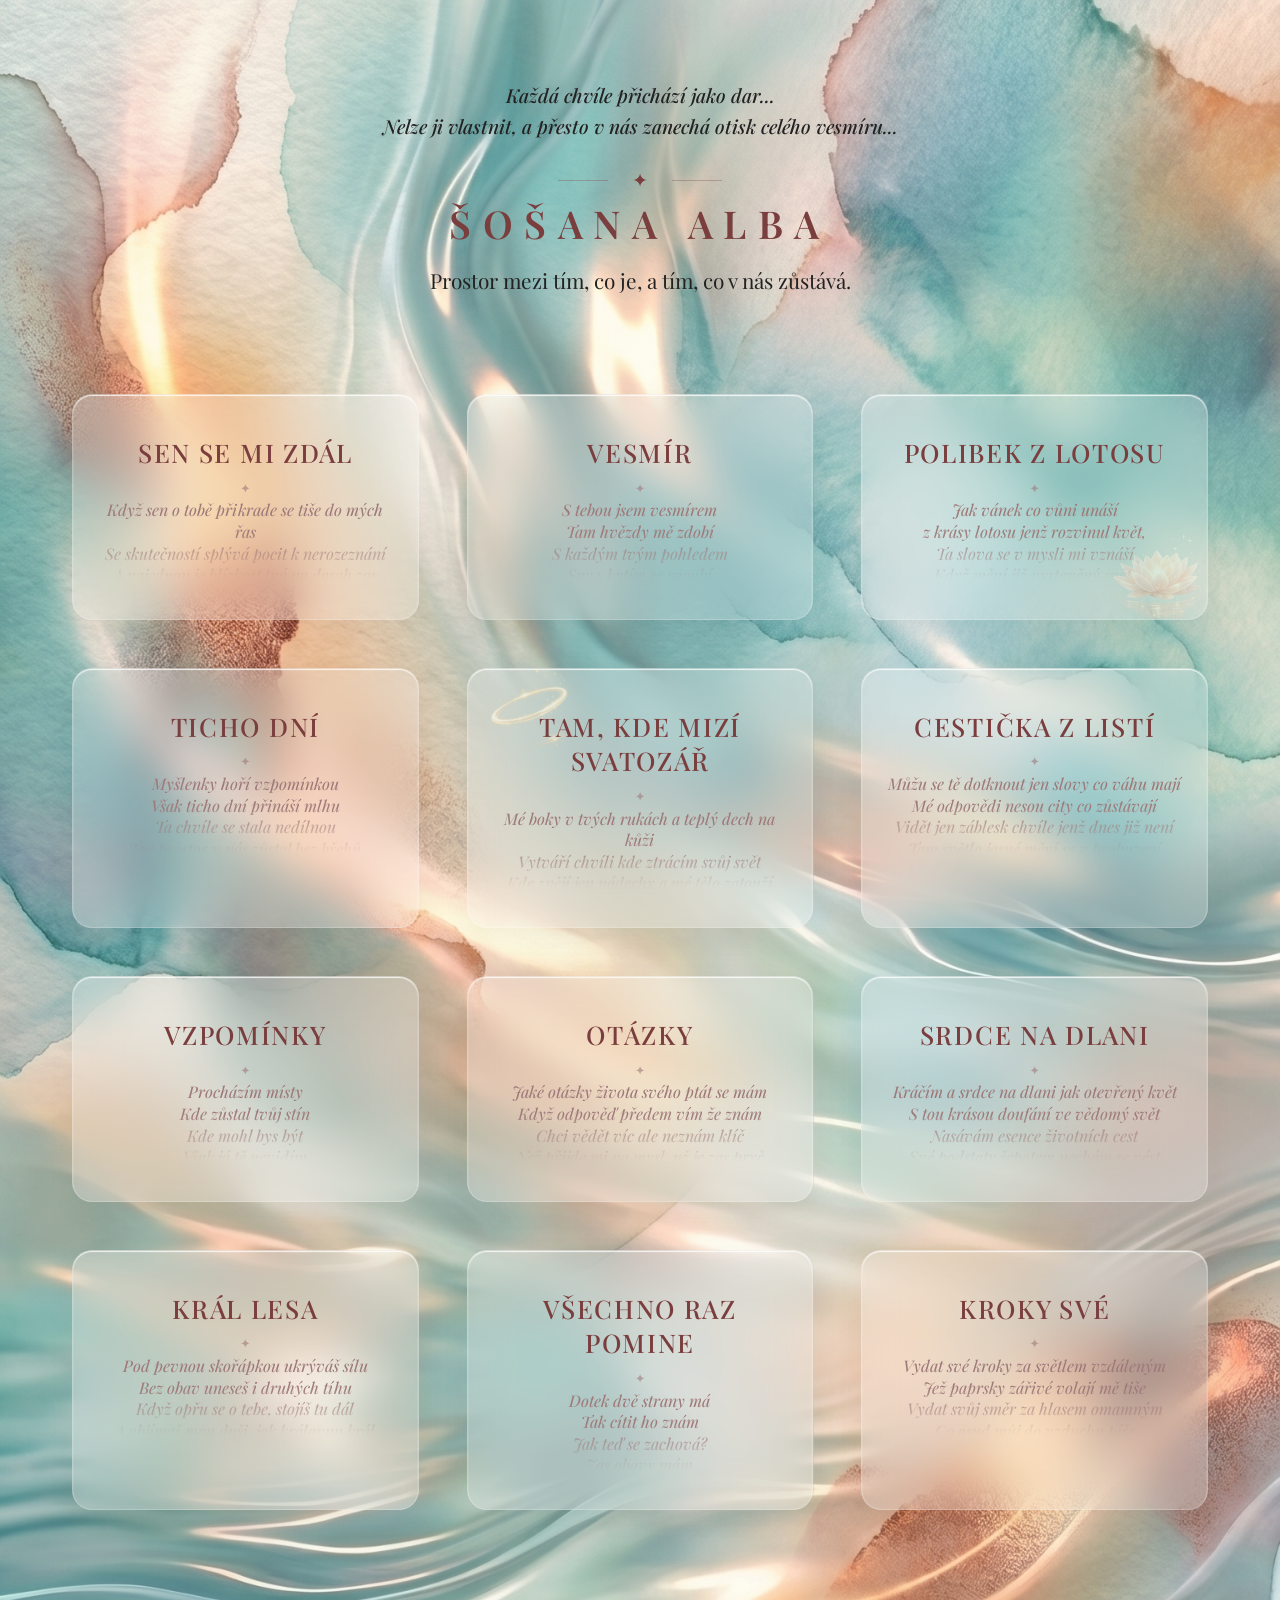
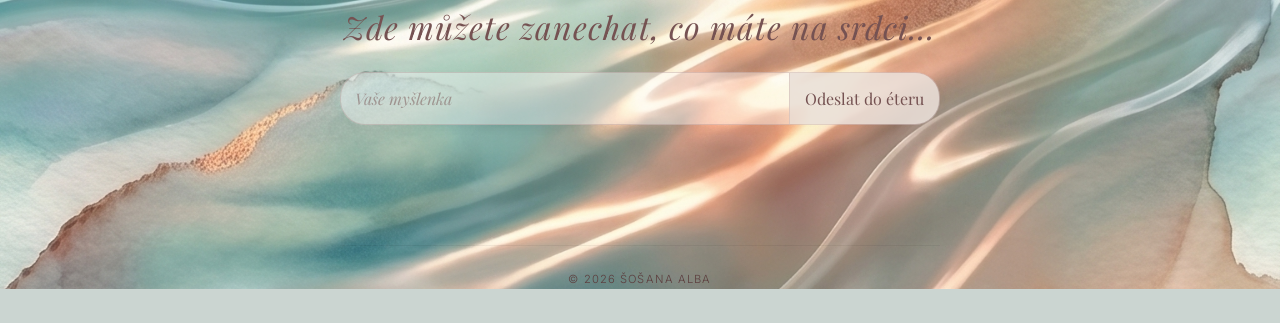
==== commit 75a1d433: "úprava pulzování lotosa a svatozáře" ====
--- a/index.html
+++ b/index.html
@@ -26,7 +26,7 @@
     content="Digitální plátno a zápisník poezie. Vstupte do světa absolutního klidu a éterické hloubky.">
   <meta property="twitter:image" content="assets/feathers_bg.png">
 
-  <title>Šošana Alba — Osobní portfolio autorské poezie</title>
+  <title>Šošana Alba ~ Tam, kde mizí svatozář</title>
 
   <!-- CSS Styl -->
   <link rel="stylesheet" href="css/style.css">
@@ -175,6 +175,7 @@
           </div>
         </article>
 
+	
         <article class="poetry-card glass-card" tabindex="0">
           <div class="poem-decoration"></div>
           <h3 class="poetry-card__title">Ticho dní</h3>
@@ -209,33 +210,7 @@
           </div>
         </article>
 
-        <article class="poetry-card glass-card" tabindex="0">
-          <div class="poem-decoration"></div>
-          <h3 class="poetry-card__title">Cestička z listí</h3>
-          <div class="poetry-card__divider">✦</div>
-          <div class="poetry-card__text-wrapper">
-            <div class="poetry-card__fulltext">
-Můžu se tě dotknout jen slovy co váhu mají<br>
-Mé odpovědi nesou city co zůstávají<br>
-Vidět jen záblesk chvíle jenž dnes již není<br>
-Tam světlo jasné mění se v probuzení<br><br><br>
-Cestička z listí chce procházet zas<br>
-Dnes však nedává sílu, jen nabízí jas<br>
-Vítr tam vane a nese slova tvá<br>
-To jediné zbylo, co teď se dotýká<br><br><br>
-Ta chvíle je tam, zde jiný tvořím svět<br>
-S tou pravdou se potýkám jak lotosový květ<br>
-To z čeho roste dál a v krásu se mění<br>
-Z té půdy již nejde vzít vzpomínky v zapomnění<br><br><br>
-Jak srdce se dotýká a nezračí směr<br>
-Tvar toho mě dojímá co dává na výběr<br>
-Bez jistoty zítřka svůj krok kráčím dál<br>
-V mysli jen vím, jak krásný sen se mi zdál.
-            </div>
-          </div>
-        </article>
-
-        <article class="poetry-card glass-card" tabindex="0">
+	<article class="poetry-card glass-card" tabindex="0">
   <img src="assets/svatozar.png" class="poem-halo" alt="Pulzující svatozář" aria-hidden="true">
   <div class="poem-decoration"></div>
   <h3 class="poetry-card__title">Tam, kde mizí svatozář</h3>
@@ -288,6 +263,33 @@
 
         <article class="poetry-card glass-card" tabindex="0">
           <div class="poem-decoration"></div>
+          <h3 class="poetry-card__title">Cestička z listí</h3>
+          <div class="poetry-card__divider">✦</div>
+          <div class="poetry-card__text-wrapper">
+            <div class="poetry-card__fulltext">
+Můžu se tě dotknout jen slovy co váhu mají<br>
+Mé odpovědi nesou city co zůstávají<br>
+Vidět jen záblesk chvíle jenž dnes již není<br>
+Tam světlo jasné mění se v probuzení<br><br><br>
+Cestička z listí chce procházet zas<br>
+Dnes však nedává sílu, jen nabízí jas<br>
+Vítr tam vane a nese slova tvá<br>
+To jediné zbylo, co teď se dotýká<br><br><br>
+Ta chvíle je tam, zde jiný tvořím svět<br>
+S tou pravdou se potýkám jak lotosový květ<br>
+To z čeho roste dál a v krásu se mění<br>
+Z té půdy již nejde vzít vzpomínky v zapomnění<br><br><br>
+Jak srdce se dotýká a nezračí směr<br>
+Tvar toho mě dojímá co dává na výběr<br>
+Bez jistoty zítřka svůj krok kráčím dál<br>
+V mysli jen vím, jak krásný sen se mi zdál.
+            </div>
+          </div>
+        </article>
+
+        
+        <article class="poetry-card glass-card" tabindex="0">
+          <div class="poem-decoration"></div>
           <h3 class="poetry-card__title">Vzpomínky</h3>
           <div class="poetry-card__divider">✦</div>
           <div class="poetry-card__text-wrapper">
@@ -518,4 +520,4 @@
   <script src="js/app.js"></script>
 </body>
 
-</html>+</html>
--- a/css/style.css
+++ b/css/style.css
@@ -937,7 +937,7 @@
     }
     50% { 
         filter: drop-shadow(0 0 25px rgba(255, 235, 215, 0.9)) brightness(1.25); 
-        transform: scale(1.04) rotate(0deg); 
+        transform: scale(1.1) rotate(0deg); 
     }
     100% { 
         filter: drop-shadow(0 0 5px rgba(255, 235, 215, 0.4)) brightness(1); 
@@ -948,7 +948,7 @@
 /* Spuštění animace třpytu při najetí na celou kartu */
 .poetry-card.glass-card:hover .poem-lotos {
     opacity: 0.9 !important; /* Lotos se zviditelní */
-    animation: lotos-sparkle 2.5s infinite ease-in-out !important; /* Pulzující třpyt a jemný pohyb */
+    animation: lotos-sparkle 3.5s infinite ease-in-out !important; /* Pulzující třpyt a jemný pohyb */
 }
 
 /* Skrytí/zmenšení lotosu na mobilu (ukotvení vpravo) */
@@ -969,66 +969,52 @@
 /* --- Svatozář na kartě Tam, kde mizí svatozář --- */
 .poem-halo {
     position: absolute !important;
-    top: -75px !important;  /* Zde si nech své vlastní hodnoty */
-    left: -11px !important;  /* Zde si nech své vlastní hodnoty */
-    width: 137px !important;
+    top: -75px !important;  
+    left: -11px !important;  
+    width: 137px !important; /* Tvoje přesná velikost */
     opacity: 0.65 !important;
     pointer-events: none !important;
     z-index: 1 !important;
     transition: opacity 0.5s ease !important;
     
-    /* ZDE JE OPRAVA: Odstraněn zámek !important, aby animace mohla dýchat */
+    /* Odemčený zámek pro plynulý pohyb */
     transform: rotate(-20deg); 
     filter: drop-shadow(0 0 0 rgba(255,255,255,0));
 }
 
-
-/* Definice pulzující animace - měníme jen ŠÍŘKU a ZÁŘI */
+/* Definice pulzující animace - měníme MĚŘÍTKO (scale) a ZÁŘI */
 @keyframes halo-pulse {
     0% { 
         filter: drop-shadow(0 0 5px rgba(255, 235, 215, 0.4)) brightness(1); 
-        width: 90px !important; /* Základní velikost */
+        /* Držíme tvůj náklon a základní velikost (1 = 100%) */
+        transform: scale(1) rotate(-20deg); 
     }
     50% { 
-        filter: drop-shadow(0 0 20px rgba(255, 235, 215, 0.9)) brightness(1.2); 
-        width: 100px !important; /* Zvětšení o cca 10% */
+        filter: drop-shadow(0 0 25px rgba(255, 235, 215, 0.9)) brightness(1.25); 
+        /* Zvětšení o 20% (1.2), náklon držíme */
+        transform: scale(1.2) rotate(-20deg); 
     }
     100% { 
         filter: drop-shadow(0 0 5px rgba(255, 235, 215, 0.4)) brightness(1); 
-        width: 90px !important; /* Návrat na základní velikost */
+        transform: scale(1) rotate(-20deg); 
     }
 }
 
 /* Spuštění animace při najetí myší na kartu */
 .poetry-card.glass-card:hover .poem-halo {
     opacity: 0.9 !important;
-    animation: halo-pulse 2.5s infinite ease-in-out !important;
+    animation: halo-pulse 4s infinite ease-in-out !important;
 }
 
 /* Úprava pro mobily (trvalé dýchání) */
 @media (max-width: 768px) {
     .poem-halo {
-        /* Na mobilu chceme menší základ, proto musíme vytvořit extra animaci */
-        width: 110px !important; 
-        top: -43px !important;
+        width: 110px !important; /* Tvoje přesná velikost pro mobil */
+        top: -48px !important;
         left: 24px !important;
         opacity: 0.8 !important; 
-        animation: halo-pulse-mobile 3.5s infinite ease-in-out !important;
-    }
-}
-
-/* Samostatná animace pro mobil (aby pulzovala z menšího základu) */
-@keyframes halo-pulse-mobile {
-    0% { 
-        filter: drop-shadow(0 0 5px rgba(255, 235, 215, 0.4)) brightness(1); 
-        width: 70px !important; 
-    }
-    50% { 
-        filter: drop-shadow(0 0 20px rgba(255, 235, 215, 0.9)) brightness(1.2); 
-        width: 78px !important; 
-    }
-    100% { 
-        filter: drop-shadow(0 0 5px rgba(255, 235, 215, 0.4)) brightness(1); 
-        width: 70px !important; 
+        
+        /* Genialita scale(): Zavoláme stejnou animaci, ale ona se sama aplikuje na těch 110px */
+        animation: halo-pulse 4s infinite ease-in-out !important;
     }
 }
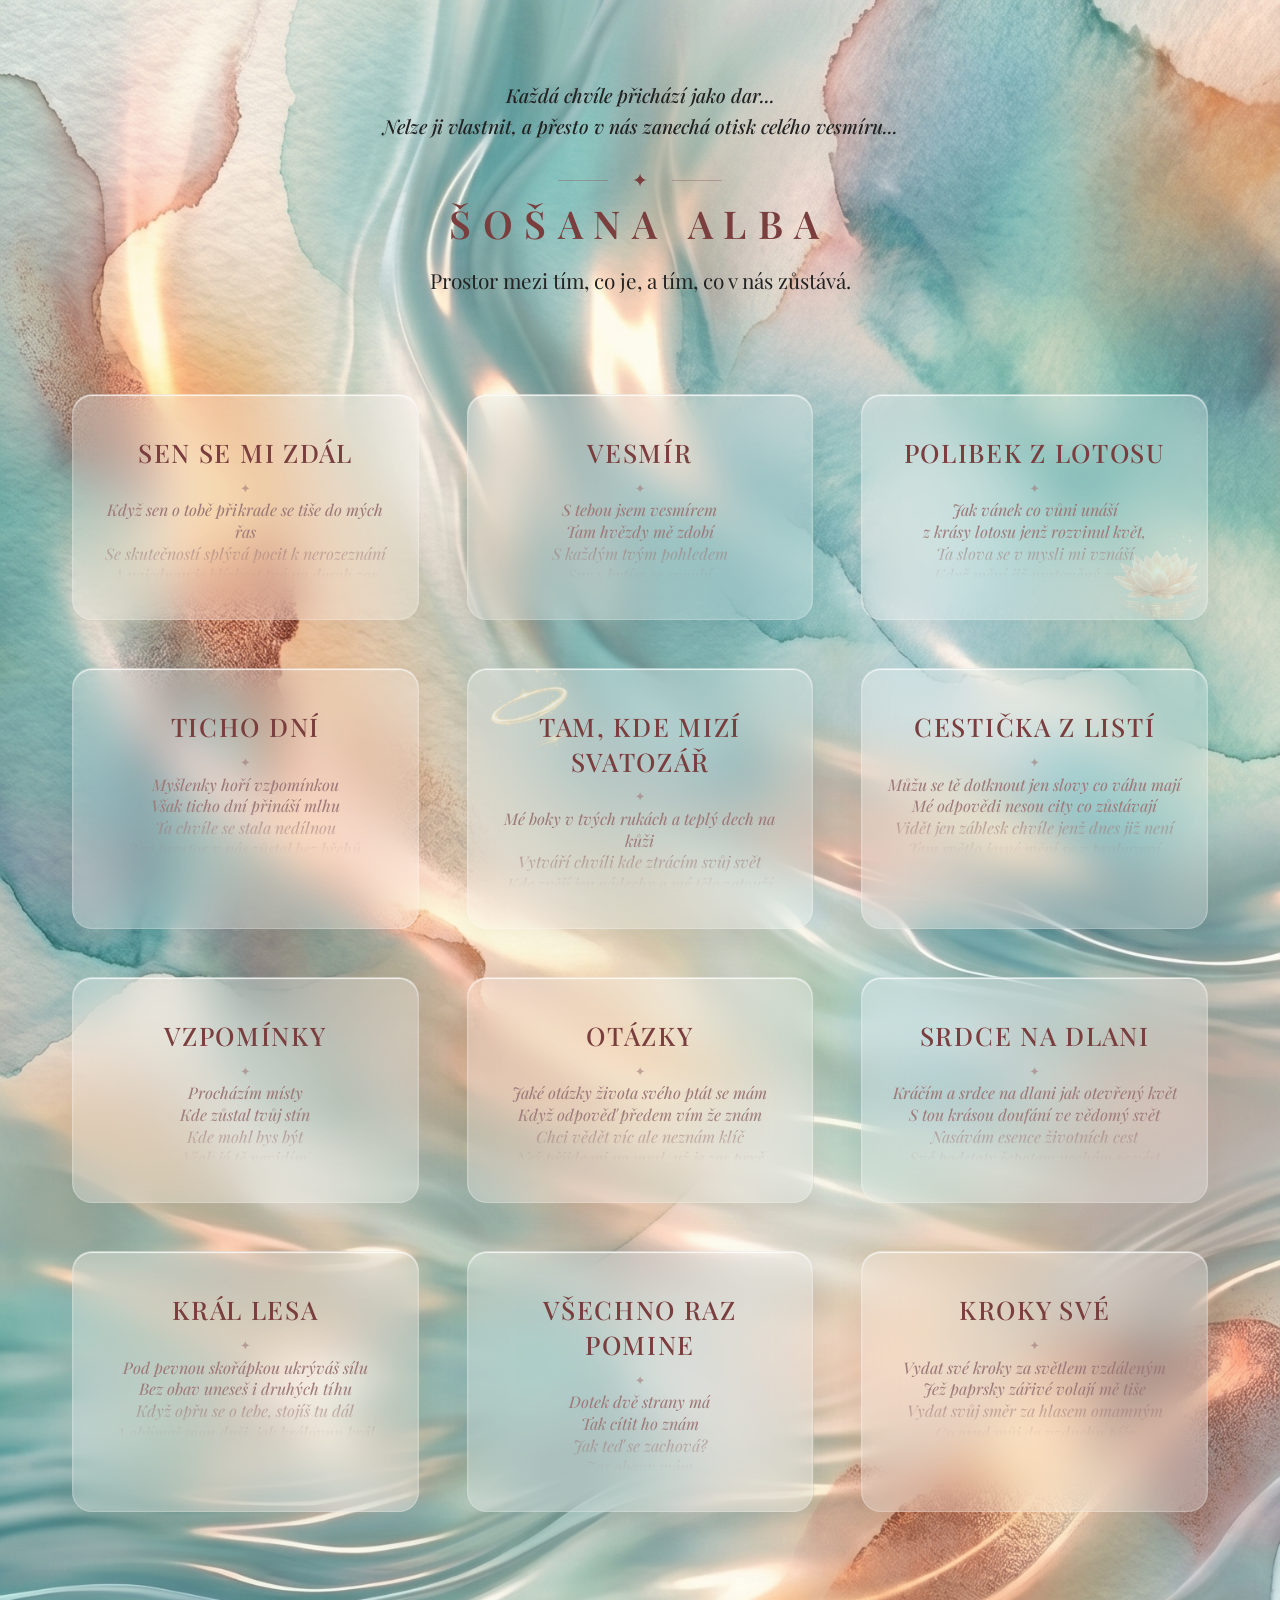
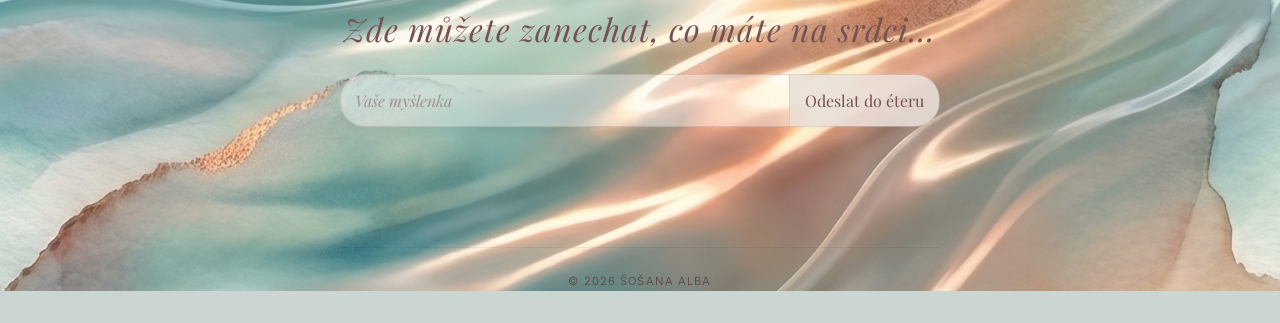
==== commit a98becbf: "ikony anděla" ====
--- a/index.html
+++ b/index.html
@@ -25,6 +25,14 @@
   <meta property="twitter:description"
     content="Digitální plátno a zápisník poezie. Vstupte do světa absolutního klidu a éterické hloubky.">
   <meta property="twitter:image" content="assets/feathers_bg.png">
+
+<!-- Ikony Anděla -->
+<link rel="icon" type="image/png" href="/favicon-96x96.png" sizes="96x96">
+  <link rel="icon" type="image/svg+xml" href="/favicon.svg">
+  <link rel="shortcut icon" href="/favicon.ico">
+  <link rel="apple-touch-icon" sizes="180x180" href="/apple-touch-icon.png">
+  <meta name="apple-mobile-web-app-title" content="Šošana Alba">
+  <link rel="manifest" href="/site.webmanifest">
 
   <title>Šošana Alba ~ Tam, kde mizí svatozář</title>
 
--- a/css/style.css
+++ b/css/style.css
@@ -977,6 +977,9 @@
     z-index: 1 !important;
     transition: opacity 0.5s ease !important;
     
+/* Vynucená grafická akcelerace pro líné mobilní telefony */
+    will-change: transform, filter !important;
+
     /* Odemčený zámek pro plynulý pohyb */
     transform: rotate(-20deg); 
     filter: drop-shadow(0 0 0 rgba(255,255,255,0));
